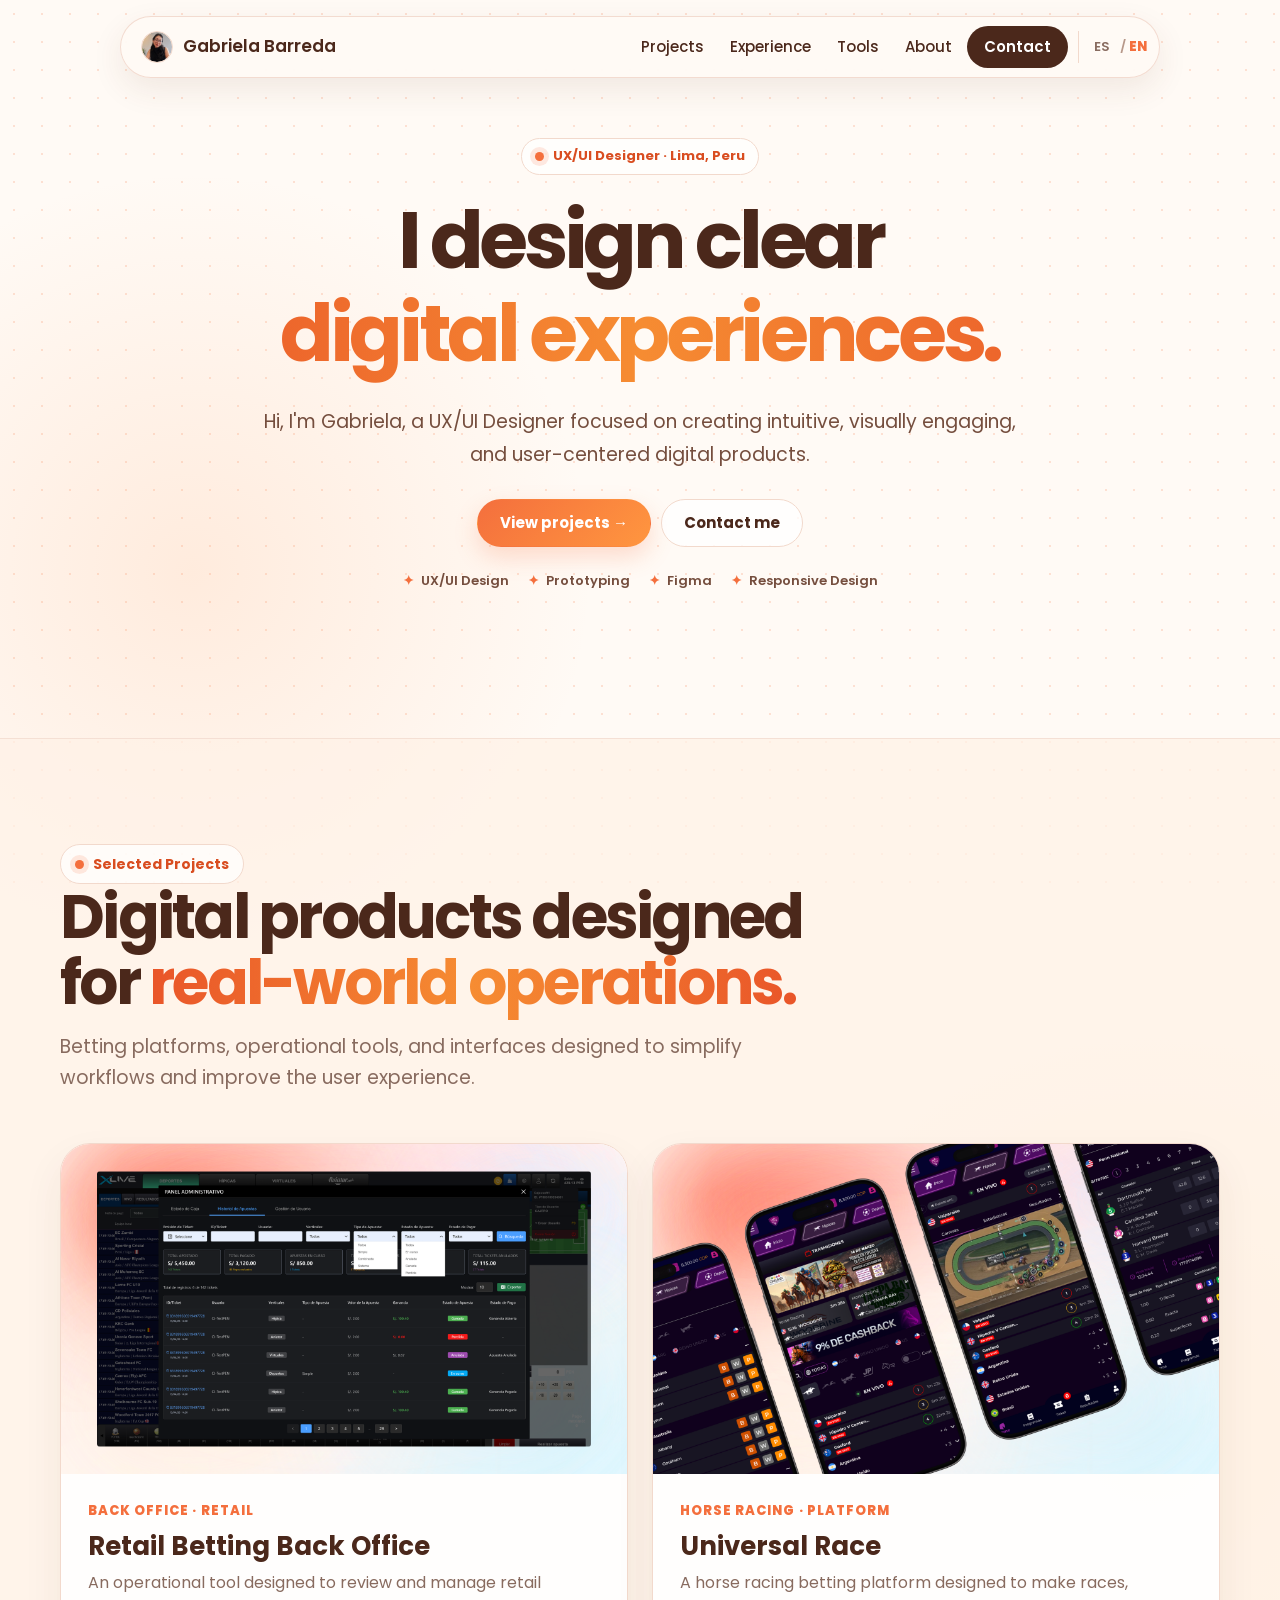
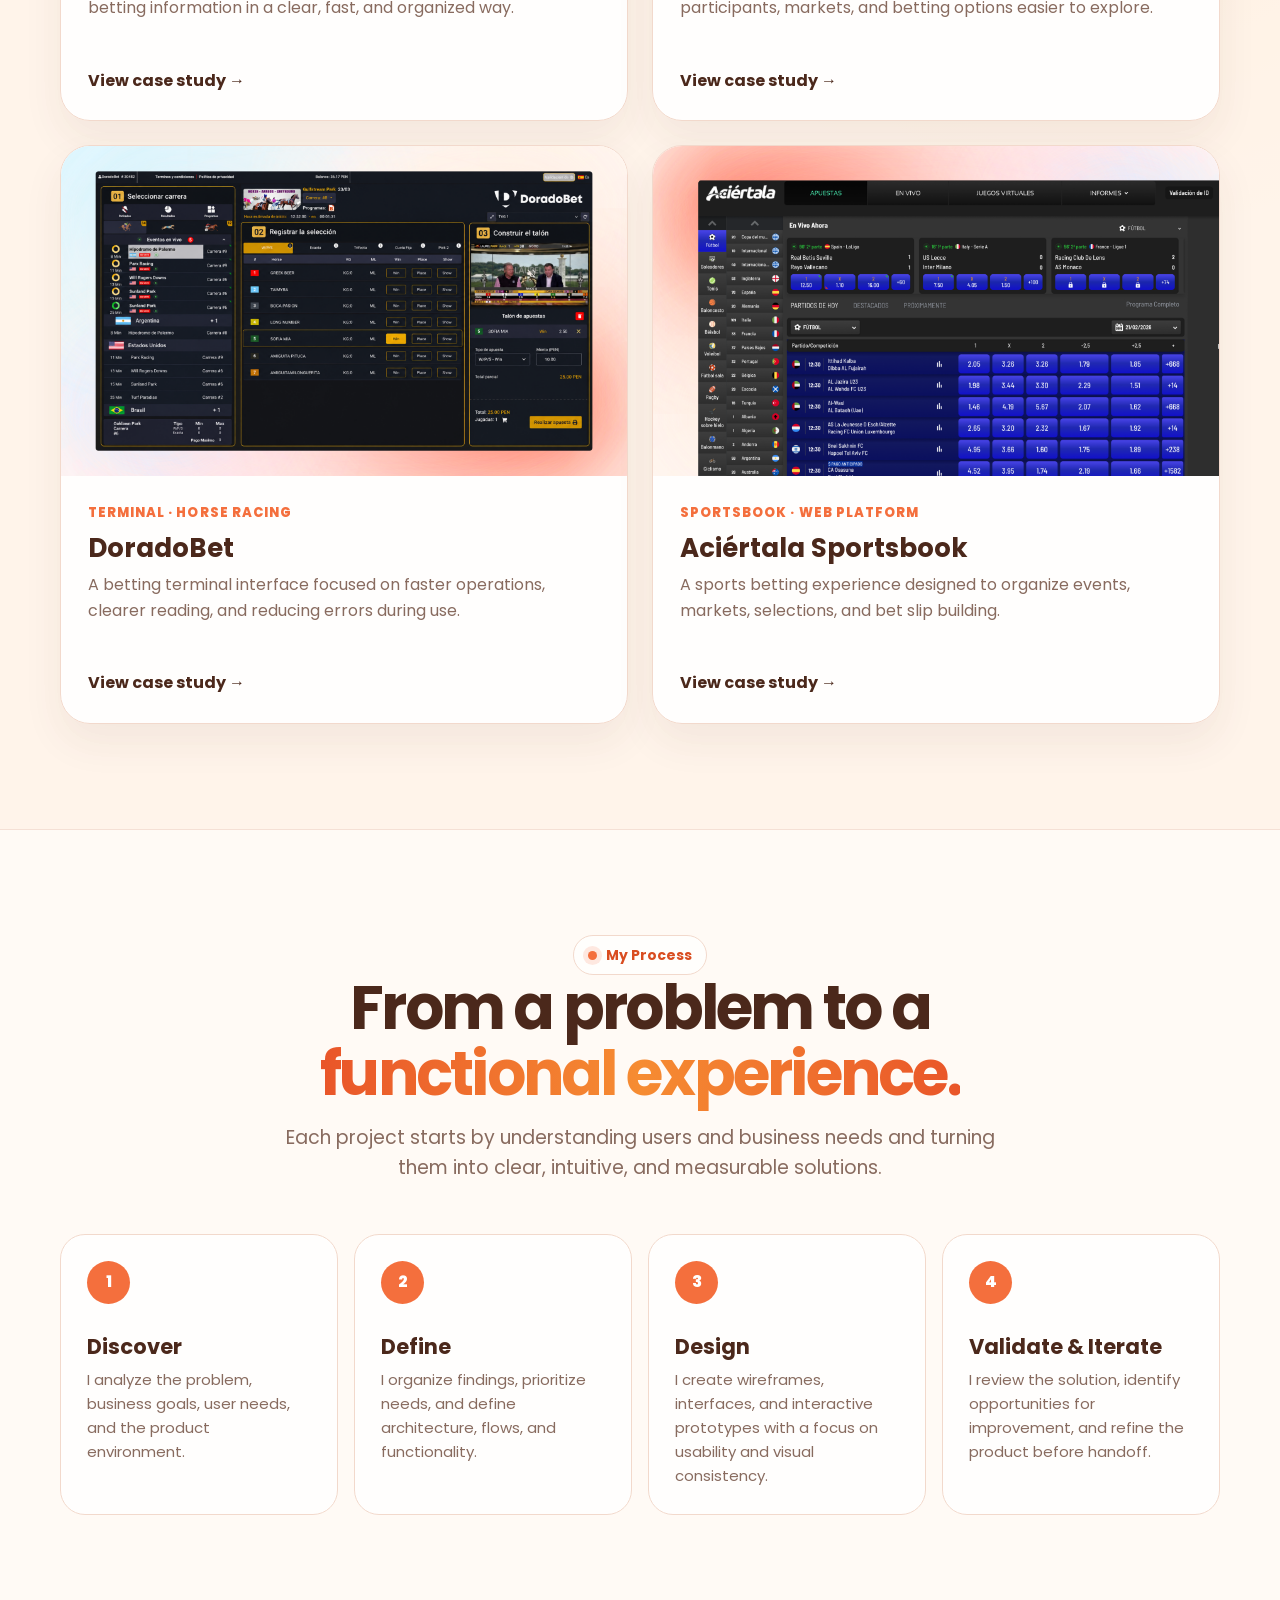
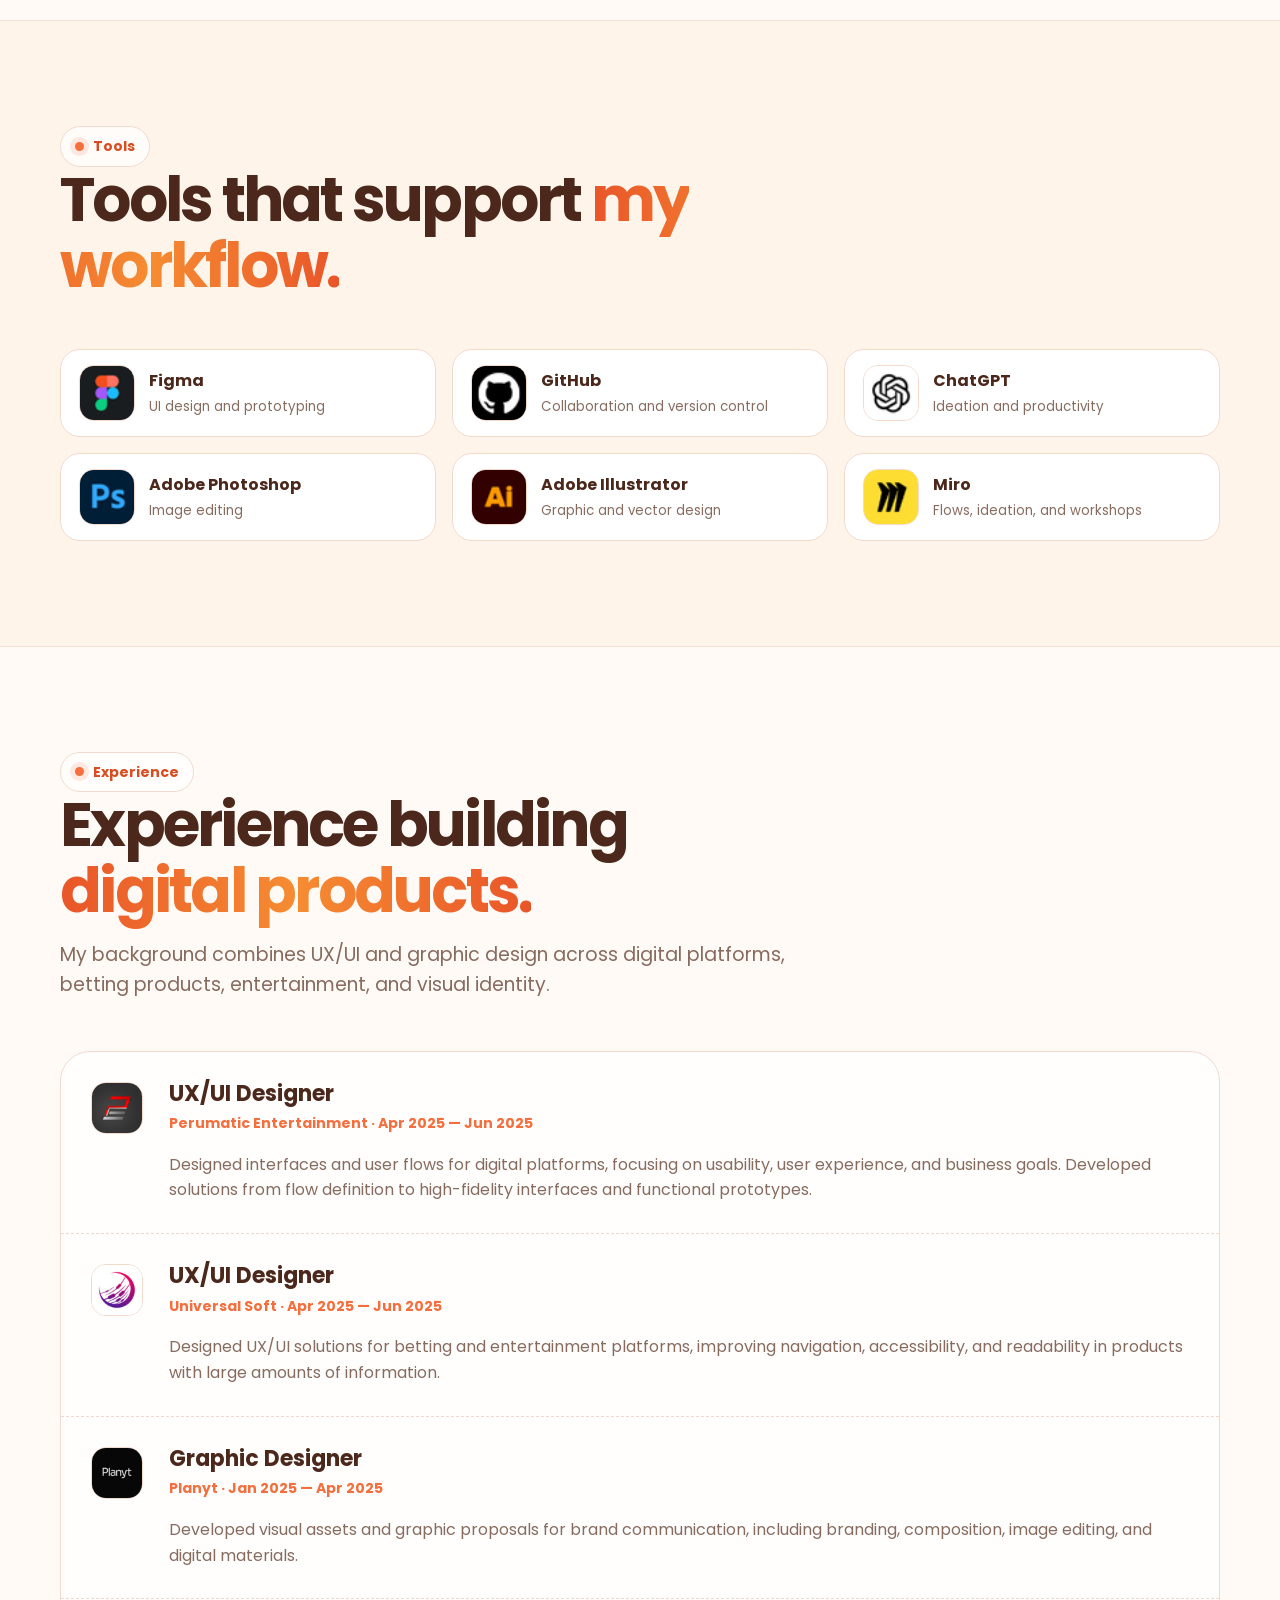
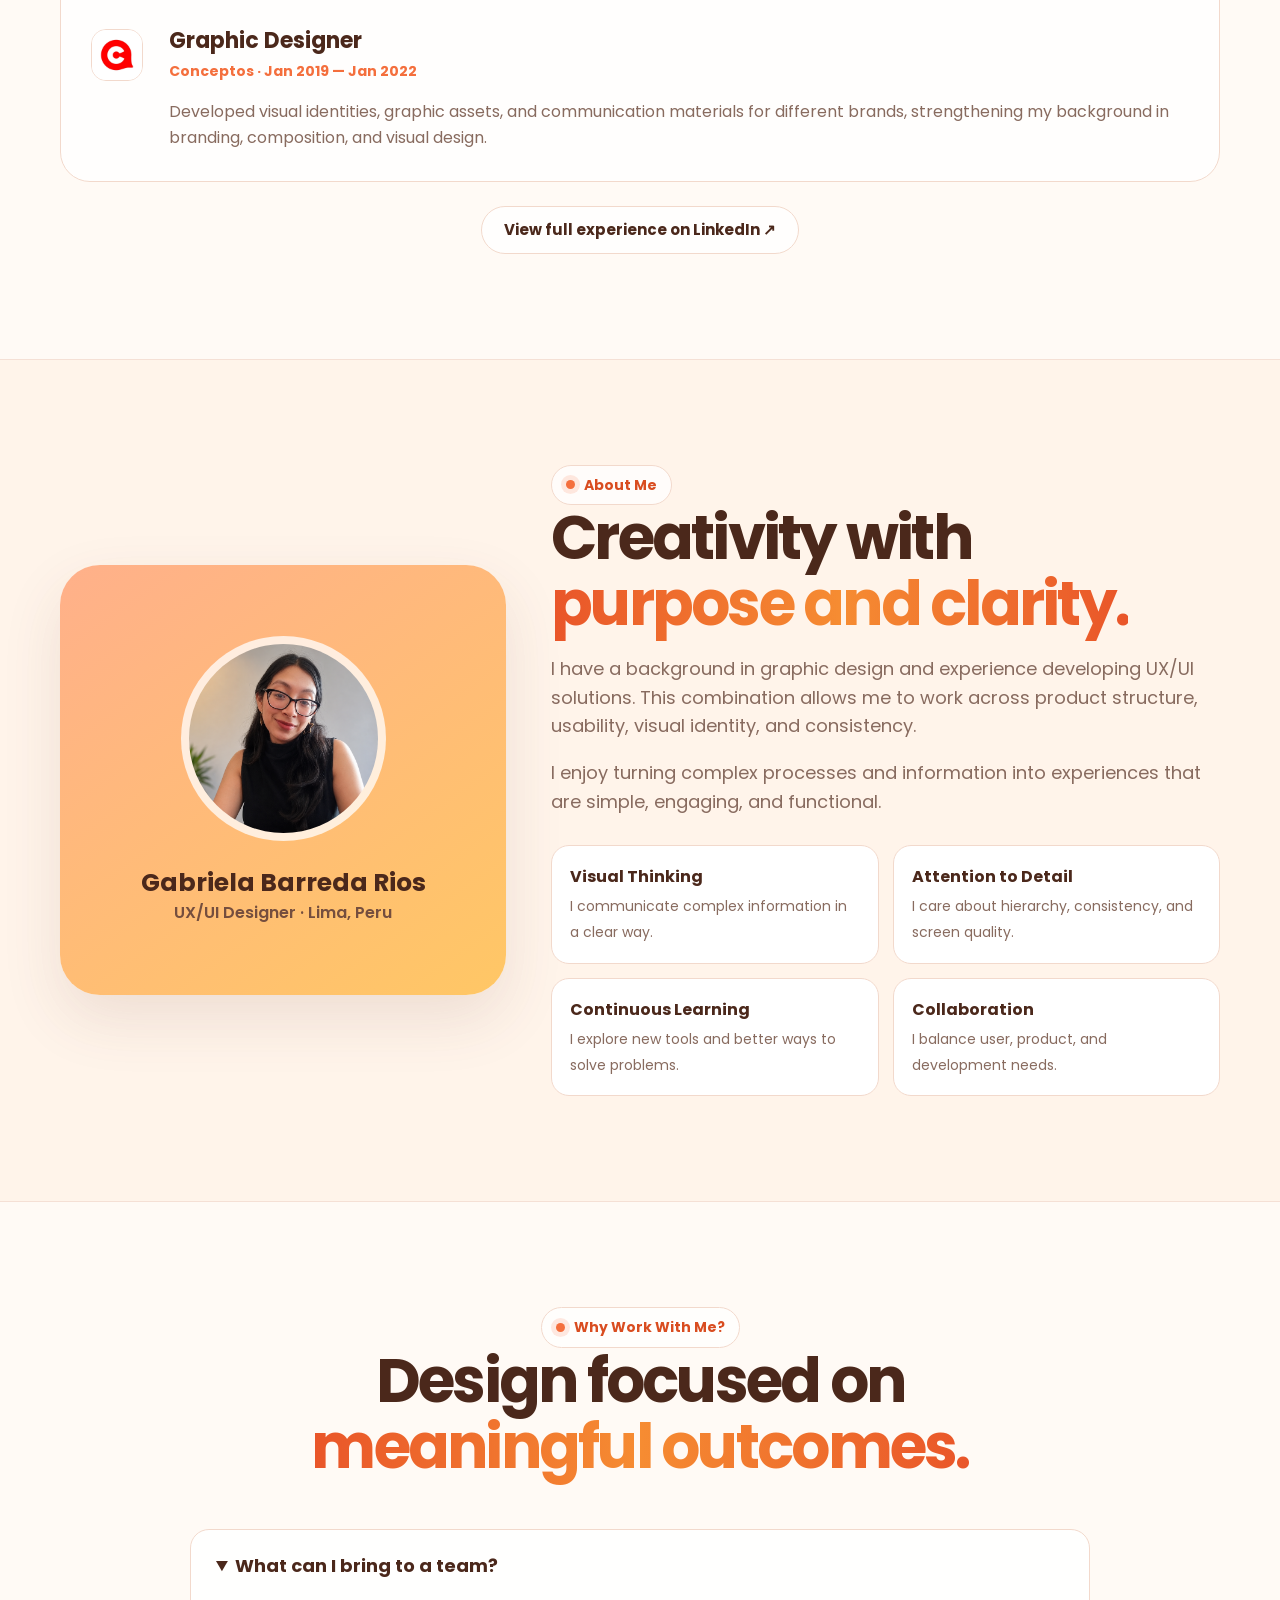
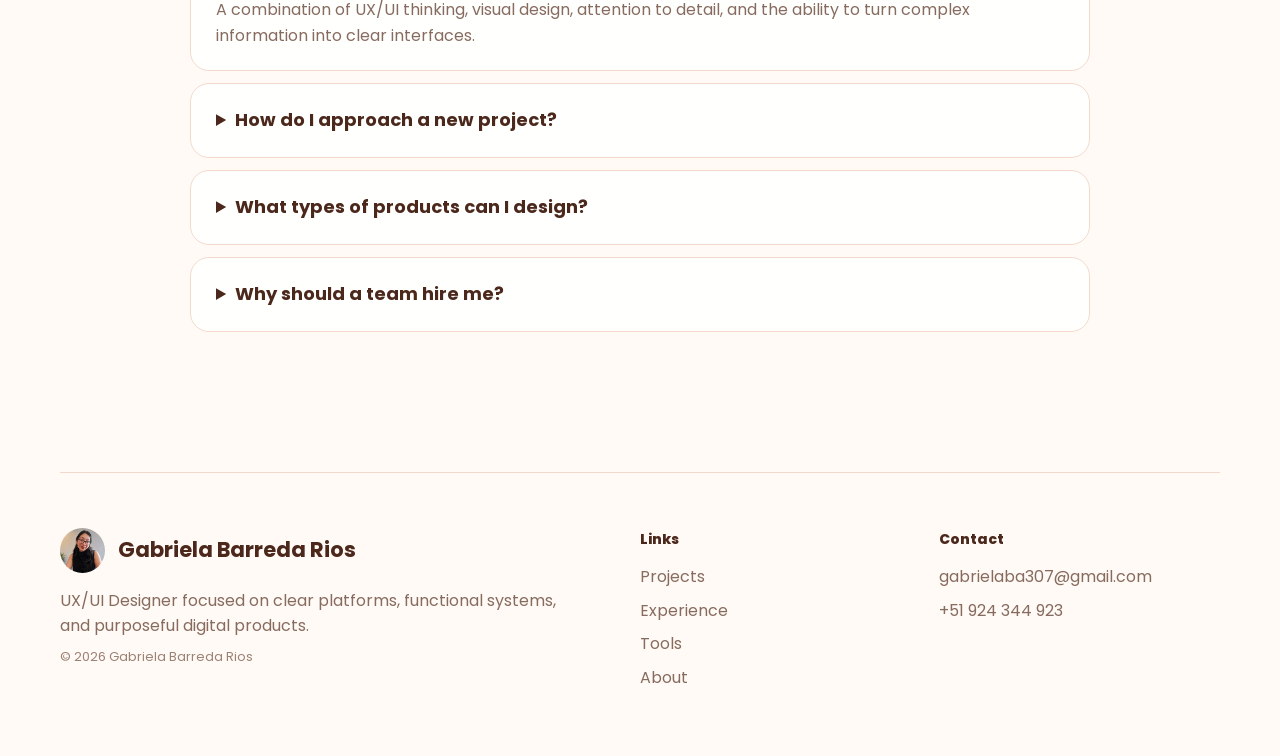
==== en/index.html @ 40538543 "Agregar versión en inglés del portafolio" ====
<!DOCTYPE html>
<html lang="en">

<head>
  <meta charset="UTF-8">
  <meta name="viewport" content="width=device-width, initial-scale=1.0">

  <title>Gabriela Barreda | UX/UI Designer</title>

  <meta
    name="description"
    content="UX/UI design portfolio by Gabriela Barreda, focused on digital products, operational tools, betting platforms, and complex interfaces."
  >

  <link rel="icon" type="image/png" href="../images/favicon.png">
  <link rel="apple-touch-icon" href="../images/favicon.png">

  <link rel="preconnect" href="https://fonts.googleapis.com">
  <link rel="preconnect" href="https://fonts.gstatic.com" crossorigin>

  <link
    href="https://fonts.googleapis.com/css2?family=Poppins:wght@400;500;600;700;800&display=swap"
    rel="stylesheet"
  >

  <style>

    :root {
      --cream: #fffaf5;
      --cream-2: #fff2e7;
      --white: #ffffff;

      --orange: #f46f3d;
      --orange-2: #ff963f;

      --brown: #4b281b;
      --brown-2: #754e3e;

      --muted: #886b5f;
      --border: #f2d9cc;

      --shadow: 0 24px 60px rgba(112, 55, 30, 0.12);

      --radius: 30px;
    }

    * {
      box-sizing: border-box;
    }

    html {
      scroll-behavior: smooth;
    }

    body {
      margin: 0;
      color: var(--brown);

      background:
        radial-gradient(
          circle at 15% 8%,
          rgba(255, 176, 125, 0.2),
          transparent 25rem
        ),
        radial-gradient(
          circle at 90% 20%,
          rgba(255, 206, 105, 0.18),
          transparent 28rem
        ),
        var(--cream);

      font-family: "Poppins", Arial, sans-serif;
      line-height: 1.6;
    }

    body::before {
      content: "";
      position: fixed;
      inset: 0;
      z-index: -1;
      opacity: 0.3;
      pointer-events: none;

      background-image:
        radial-gradient(
          #f6a27f 1px,
          transparent 1px
        );

      background-size: 28px 28px;
    }

    img {
      display: block;
      max-width: 100%;
    }

    a {
      color: inherit;
      text-decoration: none;
    }

    button,
    a {
      -webkit-tap-highlight-color: transparent;
    }

    .container {
      width: min(1160px, calc(100% - 40px));
      margin-inline: auto;
    }

    .section {
      padding: 105px 0;
      scroll-margin-top: 110px;
    }

    .section-soft {
      background: rgba(255, 242, 231, 0.72);
      border-block: 1px solid rgba(242, 217, 204, 0.75);
    }

    .eyebrow {
      display: inline-flex;
      align-items: center;
      gap: 9px;
      padding: 8px 14px;
      color: #d94d20;
      background: rgba(255, 255, 255, 0.72);
      border: 1px solid var(--border);
      border-radius: 999px;
      font-size: 14px;
      font-weight: 700;
    }

    .eyebrow::before {
      content: "";
      width: 9px;
      height: 9px;
      background: var(--orange);
      border-radius: 50%;
      box-shadow: 0 0 0 5px rgba(244, 111, 61, 0.15);
    }

    h1,
    h2,
    h3 {
      margin-top: 0;
      font-family: "Poppins", sans-serif;
      line-height: 1.08;
    }

    h2 {
      margin-bottom: 16px;
      font-size: clamp(36px, 5vw, 61px);
      letter-spacing: -0.045em;
    }

    .section-heading {
      max-width: 760px;
      margin-bottom: 50px;
    }

    .section-heading.center {
      margin-inline: auto;
      text-align: center;
    }

    .section-heading p {
      margin: 0;
      color: var(--muted);
      font-size: 19px;
    }

    .gradient-text {
      color: transparent;

      background:
        linear-gradient(
          90deg,
          #e95529,
          #f68c32,
          #e95529
        );

      background-clip: text;
      -webkit-background-clip: text;
      -webkit-text-fill-color: transparent;
    }

    .nav {
      position: sticky;
      top: 16px;
      z-index: 100;

      width: min(1040px, calc(100% - 28px));

      margin: 16px auto 0;
      padding: 9px 12px 9px 20px;

      display: flex;
      align-items: center;
      justify-content: space-between;
      gap: 18px;

      background: rgba(255, 250, 245, 0.88);
      border: 1px solid rgba(242, 217, 204, 0.9);
      border-radius: 999px;
      box-shadow: 0 12px 32px rgba(95, 50, 30, 0.09);
      backdrop-filter: blur(18px);
    }

    .brand {
      display: flex;
      align-items: center;
      gap: 10px;
      font-size: 17px;
      font-weight: 600;
      white-space: nowrap;
    }

    .brand-photo {
      width: 32px;
      height: 32px;
      flex: 0 0 32px;
      overflow: hidden;
      background: var(--cream-2);
      border: 1px solid var(--border);
      border-radius: 50%;
    }

    .brand-photo img {
      width: 100%;
      height: 100%;
      object-fit: cover;
      object-position: center;
      border-radius: 50%;
    }

    .nav-right {
      display: flex;
      align-items: center;
      gap: 10px;
    }

    .nav-links {
      display: flex;
      align-items: center;
      gap: 4px;
    }

    .nav-links a {
      padding: 8px 11px;
      border-radius: 999px;
      font-size: 15px;
      font-weight: 500;
      transition: 0.2s ease;
    }

    .nav-links a:hover {
      color: var(--orange);
      background: var(--cream-2);
    }

    .nav-contact {
      padding: 9px 17px !important;
      color: white !important;
      background: var(--brown) !important;
      font-weight: 600 !important;
    }

    .language-switcher {
      display: flex;
      align-items: center;
      gap: 3px;
      padding-left: 8px;
      border-left: 1px solid var(--border);
      white-space: nowrap;
      font-size: 13px;
      font-weight: 600;
    }

    .language-switcher span {
      color: #b79889;
    }

    .language-switcher .active-language {
      color: var(--orange);
      font-weight: 800;
    }

    .language-switcher a {
      padding: 6px 7px;
      border-radius: 999px;
      color: var(--muted);
      transition: 0.2s ease;
    }

    .language-switcher a:hover {
      color: var(--orange);
      background: var(--cream-2);
    }

    .hero {
      min-height: 660px;
      padding: 75px 20px 75px;
      display: grid;
      place-items: center;
      text-align: center;
    }

    .hero-content {
      width: 100%;
      max-width: 1050px;
      transform: translateY(-43px);
    }

    .hero .eyebrow {
      padding: 7px 13px;
      font-size: 13px;
    }

    .hero h1 {
      width: 100%;
      max-width: 1100px;
      margin: 22px auto 14px;
      font-size: clamp(52px, 6.2vw, 90px);
      font-weight: 700;
      line-height: 1.12;
      letter-spacing: -0.055em;
      overflow: visible;
    }

    .hero-title-line {
      display: block;
      white-space: nowrap;
      overflow: visible;
    }

    .hero-title-line.gradient-text {
      padding: 0.04em 0 0.16em;
      line-height: 1.14;
    }

    .hero-description {
      max-width: 760px;
      margin: 0 auto;
      color: var(--brown-2);
      font-size: clamp(16px, 1.55vw, 19px);
      line-height: 1.7;
    }

    .hero-actions {
      margin-top: 28px;
      display: flex;
      justify-content: center;
      flex-wrap: wrap;
      gap: 10px;
    }

    .btn {
      display: inline-flex;
      min-height: 48px;
      padding: 0 22px;
      align-items: center;
      justify-content: center;
      gap: 8px;
      border: 1px solid transparent;
      border-radius: 999px;
      font-size: 15px;
      font-weight: 700;
      transition: transform 0.2s ease, box-shadow 0.2s ease;
    }

    .btn:hover {
      transform: translateY(-2px);
    }

    .btn-primary {
      color: white;
      background: linear-gradient(135deg, var(--orange), var(--orange-2));
      box-shadow: 0 10px 23px rgba(244, 111, 61, 0.22);
    }

    .btn-secondary {
      background: rgba(255, 255, 255, 0.78);
      border-color: var(--border);
    }

    .hero-tags {
      margin-top: 24px;
      display: flex;
      justify-content: center;
      flex-wrap: wrap;
      gap: 12px 19px;
      color: var(--brown-2);
      font-size: 13px;
      font-weight: 600;
    }

    .hero-tags span::before {
      content: "✦";
      margin-right: 7px;
      color: var(--orange);
    }

    .projects-grid {
      display: grid;
      grid-template-columns: repeat(2, 1fr);
      gap: 24px;
    }

    .project-card {
      position: relative;
      overflow: hidden;
      background: rgba(255, 255, 255, 0.9);
      border: 1px solid var(--border);
      border-radius: var(--radius);
      box-shadow: 0 18px 40px rgba(91, 48, 29, 0.07);
      cursor: pointer;
      transition: transform 0.25s ease, box-shadow 0.25s ease;
    }

    .project-card:hover {
      transform: translateY(-7px);
      box-shadow: var(--shadow);
    }

    .project-card:focus-visible {
      outline: 3px solid rgba(244, 111, 61, 0.4);
      outline-offset: 4px;
    }

    .project-visual {
      height: 330px;
      overflow: hidden;
      background: #f5eee9;
    }

    .project-cover {
      width: 100%;
      height: 100%;
      object-fit: cover;
      object-position: center;
      transition: transform 0.4s ease;
    }

    .project-card:hover .project-cover {
      transform: scale(1.035);
    }

    .project-info {
      padding: 27px;
    }

    .project-meta {
      margin-bottom: 10px;
      color: var(--orange);
      font-size: 13px;
      font-weight: 800;
      letter-spacing: 0.08em;
      text-transform: uppercase;
    }

    .project-info h3 {
      margin-bottom: 10px;
      font-size: 26px;
    }

    .project-info p {
      min-height: 76px;
      margin: 0 0 22px;
      color: var(--muted);
    }

    .case-study-link {
      display: inline-flex;
      align-items: center;
      gap: 8px;
      color: var(--brown);
      font-weight: 700;
    }

    .project-card:hover .case-study-link {
      color: var(--orange);
    }

    .process-grid {
      display: grid;
      grid-template-columns: repeat(4, 1fr);
      gap: 16px;
    }

    .process-card {
      min-height: 250px;
      padding: 26px;
      background: rgba(255, 255, 255, 0.78);
      border: 1px solid var(--border);
      border-radius: 25px;
    }

    .process-number {
      display: grid;
      width: 43px;
      height: 43px;
      margin-bottom: 32px;
      place-items: center;
      color: white;
      background: var(--orange);
      border-radius: 50%;
      font-weight: 800;
    }

    .process-card h3 {
      margin-bottom: 10px;
      font-size: 21px;
    }

    .process-card p {
      margin: 0;
      color: var(--muted);
      font-size: 15px;
    }

    .tools-grid {
      display: grid;
      grid-template-columns: repeat(3, 1fr);
      gap: 16px;
    }

    .tool {
      padding: 15px 18px;
      display: flex;
      align-items: center;
      gap: 14px;
      background: #fff;
      border: 1px solid var(--border);
      border-radius: 20px;
    }

    .tool-logo-box {
      width: 56px;
      height: 56px;
      flex: 0 0 56px;
      overflow: hidden;
      border: 1px solid var(--border);
      border-radius: 15px;
    }

    .tool-logo {
      width: 100%;
      height: 100%;
      object-fit: cover;
    }

    .tool strong {
      display: block;
      margin-bottom: 2px;
    }

    .tool small {
      display: block;
      color: var(--muted);
    }

    .experience-list {
      overflow: hidden;
      background: rgba(255, 255, 255, 0.76);
      border: 1px solid var(--border);
      border-radius: var(--radius);
    }

    .experience-item {
      padding: 30px;
      display: grid;
      grid-template-columns: 58px 1fr;
      gap: 20px;
      border-bottom: 1px dashed var(--border);
    }

    .experience-item:last-child {
      border-bottom: 0;
    }

    .experience-logo {
      width: 52px;
      height: 52px;
      object-fit: cover;
      background: #fff;
      border: 1px solid var(--border);
      border-radius: 15px;
    }

    .experience-item h3 {
      margin-bottom: 5px;
      font-size: 22px;
    }

    .experience-meta {
      color: var(--orange);
      font-size: 14px;
      font-weight: 700;
    }

    .experience-item p {
      margin-bottom: 0;
      color: var(--muted);
    }

    .linkedin-cta {
      margin-top: 24px;
      text-align: center;
    }

    .about-grid {
      display: grid;
      grid-template-columns: 0.8fr 1.2fr;
      gap: 45px;
      align-items: center;
    }

    .profile-card {
      min-height: 430px;
      padding: 45px;
      display: grid;
      place-items: center;
      text-align: center;
      background: linear-gradient(145deg, #ffb08a, #ffc765);
      border-radius: 40px;
      box-shadow: var(--shadow);
    }

    .profile-card-content {
      display: flex;
      flex-direction: column;
      align-items: center;
    }

    .profile-photo-wrapper {
      width: 205px;
      height: 205px;
      padding: 8px;
      background: rgba(255, 255, 255, 0.75);
      border-radius: 50%;
    }

    .profile-photo {
      width: 100%;
      height: 100%;
      object-fit: cover;
      border-radius: 50%;
    }

    .profile-card h3 {
      margin: 28px 0 4px;
      font-size: 25px;
    }

    .profile-card p {
      margin: 0;
      color: var(--brown-2);
      font-weight: 600;
    }

    .about-copy > p {
      color: var(--muted);
      font-size: 18px;
    }

    .strengths {
      margin-top: 28px;
      display: grid;
      grid-template-columns: repeat(2, 1fr);
      gap: 14px;
    }

    .strength {
      padding: 18px;
      background: #fff;
      border: 1px solid var(--border);
      border-radius: 18px;
    }

    .strength strong {
      display: block;
      margin-bottom: 4px;
    }

    .strength span {
      color: var(--muted);
      font-size: 14px;
    }

    .faq-list {
      max-width: 900px;
      margin-inline: auto;
      display: grid;
      gap: 12px;
    }

    details {
      padding: 22px 25px;
      background: rgba(255, 255, 255, 0.86);
      border: 1px solid var(--border);
      border-radius: 19px;
    }

    summary {
      cursor: pointer;
      font-size: 18px;
      font-weight: 700;
    }

    details p {
      margin-bottom: 0;
      color: var(--muted);
    }

    footer {
      padding: 35px 0 65px;
    }

    .footer {
      padding-top: 55px;
      display: grid;
      grid-template-columns: 1.45fr 0.65fr 0.8fr;
      gap: 70px;
      border-top: 1px solid var(--border);
    }

    .footer-profile {
      display: flex;
      align-items: center;
      gap: 13px;
    }

    .footer-avatar {
      width: 45px;
      height: 45px;
      object-fit: cover;
      border-radius: 50%;
    }

    .footer h3 {
      margin: 0;
      font-size: 21px;
    }

    .footer-description {
      max-width: 500px;
      margin: 15px 0 4px;
      color: var(--muted);
    }

    .copyright {
      color: #9c8175;
      font-size: 13px;
    }

    .footer-title {
      margin-bottom: 14px;
      font-size: 14px;
      font-weight: 800;
    }

    .footer-links {
      display: grid;
      gap: 8px;
      color: var(--muted);
    }

    .footer-links a:hover {
      color: var(--orange);
    }

    @media (max-width: 900px) {

      .nav {
        border-radius: 26px;
      }

      .nav-links a:not(.nav-contact) {
        display: none;
      }

      .projects-grid,
      .about-grid {
        grid-template-columns: 1fr;
      }

      .process-grid,
      .tools-grid {
        grid-template-columns: repeat(2, 1fr);
      }

      .footer {
        grid-template-columns: 1fr 1fr;
      }

      .footer > div:first-child {
        grid-column: 1 / -1;
      }
    }

    @media (max-width: 620px) {

      .container {
        width: min(calc(100% - 26px), 1160px);
      }

      .section {
        padding: 75px 0;
      }

      .nav {
        top: 8px;
        margin-top: 8px;
        padding: 8px 10px 8px 12px;
      }

      .brand span:last-child {
        font-size: 14px;
      }

      .brand-photo {
        width: 30px;
        height: 30px;
        flex: 0 0 30px;
      }

      .nav-contact {
        padding-inline: 14px !important;
      }

      .language-switcher {
        padding-left: 5px;
        font-size: 12px;
      }

      .hero {
        min-height: 620px;
        padding: 65px 15px 60px;
      }

      .hero-content {
        transform: translateY(-38px);
      }

      .hero h1 {
        font-size: clamp(40px, 12vw, 64px);
      }

      .hero-title-line {
        white-space: normal;
      }

      .projects-grid,
      .process-grid,
      .tools-grid,
      .strengths,
      .footer {
        grid-template-columns: 1fr;
      }

      .project-visual {
        height: 260px;
      }

      .experience-item {
        grid-template-columns: 1fr;
      }

      .profile-card {
        min-height: 370px;
        padding: 30px;
      }

      .profile-photo-wrapper {
        width: 170px;
        height: 170px;
      }

      .footer > div:first-child {
        grid-column: auto;
      }

      .footer {
        gap: 35px;
      }
    }

  </style>
</head>


<body>

  <nav class="nav" aria-label="Main navigation">

    <a class="brand" href="#home">

      <span class="brand-photo">
        <img
          src="../images/foto-navbar.png"
          alt="Gabriela Barreda"
        >
      </span>

      <span>
        Gabriela Barreda
      </span>

    </a>


    <div class="nav-right">

      <div class="nav-links">

        <a href="#projects">Projects</a>
        <a href="#experience">Experience</a>
        <a href="#tools">Tools</a>
        <a href="#about">About</a>

        <a
          class="nav-contact"
          href="#contact"
        >
          Contact
        </a>

      </div>


      <div
        class="language-switcher"
        aria-label="Select language"
      >

        <a
          href="../index.html"
          lang="es"
          aria-label="Ver portafolio en español"
        >
          ES
        </a>

        <span>/</span>

        <span class="active-language">
          EN
        </span>

      </div>

    </div>

  </nav>


  <main>

    <header class="hero" id="home">

      <div class="hero-content">

        <span class="eyebrow">
          UX/UI Designer · Lima, Peru
        </span>

        <h1>

          <span class="hero-title-line">
            I design clear
          </span>

          <span class="hero-title-line gradient-text">
            digital experiences.
          </span>

        </h1>

        <p class="hero-description">
          Hi, I'm Gabriela, a UX/UI Designer focused on creating
          intuitive, visually engaging, and user-centered digital products.
        </p>


        <div class="hero-actions">

          <a
            class="btn btn-primary"
            href="#projects"
          >
            View projects →
          </a>

          <a
            class="btn btn-secondary"
            href="https://mail.google.com/mail/?view=cm&fs=1&to=gabrielaba307@gmail.com&su=UX%2FUI%20Job%20Opportunity%20%E2%80%94%20Gabriela%20Barreda"
            target="_blank"
            rel="noopener noreferrer"
          >
            Contact me
          </a>

        </div>


        <div class="hero-tags">

          <span>UX/UI Design</span>
          <span>Prototyping</span>
          <span>Figma</span>
          <span>Responsive Design</span>

        </div>

      </div>

    </header>


    <section
      class="section section-soft"
      id="projects"
    >

      <div class="container">

        <div class="section-heading">

          <span class="eyebrow">
            Selected Projects
          </span>

          <h2>

            Digital products designed for

            <span class="gradient-text">
              real-world operations.
            </span>

          </h2>

          <p>
            Betting platforms, operational tools, and interfaces
            designed to simplify workflows and improve the user experience.
          </p>

        </div>


        <div class="projects-grid">

          <article
            class="project-card"
            tabindex="0"
            role="link"
            onclick="openProject(event, 'retail-case-study.html')"
            onkeydown="openProjectKeyboard(event, 'retail-case-study.html')"
          >

            <div class="project-visual">
              <img
                class="project-cover"
                src="../images/Back Office_Apuestas Retail.png"
                alt="Retail Betting Back Office"
              >
            </div>

            <div class="project-info">

              <div class="project-meta">
                Back Office · Retail
              </div>

              <h3>
                Retail Betting Back Office
              </h3>

              <p>
                An operational tool designed to review and manage
                retail betting information in a clear, fast, and organized way.
              </p>

              <span class="case-study-link">
                View case study →
              </span>

            </div>

          </article>


          <article
            class="project-card"
            tabindex="0"
            role="link"
            onclick="openProject(event, 'universal-race-case-study.html')"
            onkeydown="openProjectKeyboard(event, 'universal-race-case-study.html')"
          >

            <div class="project-visual">
              <img
                class="project-cover"
                src="../images/Plataforma Hípica_Universal Race.png"
                alt="Universal Race"
              >
            </div>

            <div class="project-info">

              <div class="project-meta">
                Horse Racing · Platform
              </div>

              <h3>
                Universal Race
              </h3>

              <p>
                A horse racing betting platform designed to make races,
                participants, markets, and betting options easier to explore.
              </p>

              <span class="case-study-link">
                View case study →
              </span>

            </div>

          </article>


          <article
            class="project-card"
            tabindex="0"
            role="link"
            onclick="openProject(event, 'doradobet-case-study.html')"
            onkeydown="openProjectKeyboard(event, 'doradobet-case-study.html')"
          >

            <div class="project-visual">
              <img
                class="project-cover"
                src="../images/Plataforma Hipica_DoradoBet.png"
                alt="DoradoBet"
              >
            </div>

            <div class="project-info">

              <div class="project-meta">
                Terminal · Horse Racing
              </div>

              <h3>
                DoradoBet
              </h3>

              <p>
                A betting terminal interface focused on faster operations,
                clearer reading, and reducing errors during use.
              </p>

              <span class="case-study-link">
                View case study →
              </span>

            </div>

          </article>


          <article
            class="project-card"
            tabindex="0"
            role="link"
            onclick="openProject(event, 'aciertala-case-study.html')"
            onkeydown="openProjectKeyboard(event, 'aciertala-case-study.html')"
          >

            <div class="project-visual">
              <img
                class="project-cover"
                src="../images/Plataforma Sportsbook_Aciértala.png"
                alt="Aciértala Sportsbook"
              >
            </div>

            <div class="project-info">

              <div class="project-meta">
                Sportsbook · Web Platform
              </div>

              <h3>
                Aciértala Sportsbook
              </h3>

              <p>
                A sports betting experience designed to organize
                events, markets, selections, and bet slip building.
              </p>

              <span class="case-study-link">
                View case study →
              </span>

            </div>

          </article>

        </div>

      </div>

    </section>


    <section class="section">

      <div class="container">

        <div class="section-heading center">

          <span class="eyebrow">
            My Process
          </span>

          <h2>

            From a problem to a

            <span class="gradient-text">
              functional experience.
            </span>

          </h2>

          <p>
            Each project starts by understanding users and business needs
            and turning them into clear, intuitive, and measurable solutions.
          </p>

        </div>


        <div class="process-grid">

          <article class="process-card">

            <span class="process-number">
              1
            </span>

            <h3>
              Discover
            </h3>

            <p>
              I analyze the problem, business goals, user needs,
              and the product environment.
            </p>

          </article>


          <article class="process-card">

            <span class="process-number">
              2
            </span>

            <h3>
              Define
            </h3>

            <p>
              I organize findings, prioritize needs, and define
              architecture, flows, and functionality.
            </p>

          </article>


          <article class="process-card">

            <span class="process-number">
              3
            </span>

            <h3>
              Design
            </h3>

            <p>
              I create wireframes, interfaces, and interactive prototypes
              with a focus on usability and visual consistency.
            </p>

          </article>


          <article class="process-card">

            <span class="process-number">
              4
            </span>

            <h3>
              Validate & Iterate
            </h3>

            <p>
              I review the solution, identify opportunities for improvement,
              and refine the product before handoff.
            </p>

          </article>

        </div>

      </div>

    </section>


    <section
      class="section section-soft"
      id="tools"
    >

      <div class="container">

        <div class="section-heading">

          <span class="eyebrow">
            Tools
          </span>

          <h2>

            Tools that support

            <span class="gradient-text">
              my workflow.
            </span>

          </h2>

        </div>


        <div class="tools-grid">

          <article class="tool">
            <div class="tool-logo-box">
              <img class="tool-logo" src="../images/logo-figma.png" alt="Figma">
            </div>
            <div>
              <strong>Figma</strong>
              <small>UI design and prototyping</small>
            </div>
          </article>


          <article class="tool">
            <div class="tool-logo-box">
              <img class="tool-logo" src="../images/logo-github.png" alt="GitHub">
            </div>
            <div>
              <strong>GitHub</strong>
              <small>Collaboration and version control</small>
            </div>
          </article>


          <article class="tool">
            <div class="tool-logo-box">
              <img class="tool-logo" src="../images/logo-chatgpt.png" alt="ChatGPT">
            </div>
            <div>
              <strong>ChatGPT</strong>
              <small>Ideation and productivity</small>
            </div>
          </article>


          <article class="tool">
            <div class="tool-logo-box">
              <img class="tool-logo" src="../images/logo-photoshop.png" alt="Adobe Photoshop">
            </div>
            <div>
              <strong>Adobe Photoshop</strong>
              <small>Image editing</small>
            </div>
          </article>


          <article class="tool">
            <div class="tool-logo-box">
              <img class="tool-logo" src="../images/logo-illustrator.png" alt="Adobe Illustrator">
            </div>
            <div>
              <strong>Adobe Illustrator</strong>
              <small>Graphic and vector design</small>
            </div>
          </article>


          <article class="tool">
            <div class="tool-logo-box">
              <img class="tool-logo" src="../images/logo-miro.png" alt="Miro">
            </div>
            <div>
              <strong>Miro</strong>
              <small>Flows, ideation, and workshops</small>
            </div>
          </article>

        </div>

      </div>

    </section>


    <section
      class="section"
      id="experience"
    >

      <div class="container">

        <div class="section-heading">

          <span class="eyebrow">
            Experience
          </span>

          <h2>

            Experience building

            <span class="gradient-text">
              digital products.
            </span>

          </h2>

          <p>
            My background combines UX/UI and graphic design across
            digital platforms, betting products, entertainment,
            and visual identity.
          </p>

        </div>


        <div class="experience-list">

          <article class="experience-item">

            <img
              class="experience-logo"
              src="../images/logo-perumatic.png"
              alt="Perumatic Entertainment"
            >

            <div>

              <h3>
                UX/UI Designer
              </h3>

              <span class="experience-meta">
                Perumatic Entertainment · Apr 2025 — Jun 2025
              </span>

              <p>
                Designed interfaces and user flows for digital platforms,
                focusing on usability, user experience, and business goals.
                Developed solutions from flow definition to high-fidelity
                interfaces and functional prototypes.
              </p>

            </div>

          </article>


          <article class="experience-item">

            <img
              class="experience-logo"
              src="../images/logo-universal-soft.png"
              alt="Universal Soft"
            >

            <div>

              <h3>
                UX/UI Designer
              </h3>

              <span class="experience-meta">
                Universal Soft · Apr 2025 — Jun 2025
              </span>

              <p>
                Designed UX/UI solutions for betting and entertainment
                platforms, improving navigation, accessibility, and readability
                in products with large amounts of information.
              </p>

            </div>

          </article>


          <article class="experience-item">

            <img
              class="experience-logo"
              src="../images/logo-planyt.png"
              alt="Planyt"
            >

            <div>

              <h3>
                Graphic Designer
              </h3>

              <span class="experience-meta">
                Planyt · Jan 2025 — Apr 2025
              </span>

              <p>
                Developed visual assets and graphic proposals for brand
                communication, including branding, composition,
                image editing, and digital materials.
              </p>

            </div>

          </article>


          <article class="experience-item">

            <img
              class="experience-logo"
              src="../images/logo-conceptos.png"
              alt="Conceptos"
            >

            <div>

              <h3>
                Graphic Designer
              </h3>

              <span class="experience-meta">
                Conceptos · Jan 2019 — Jan 2022
              </span>

              <p>
                Developed visual identities, graphic assets,
                and communication materials for different brands,
                strengthening my background in branding,
                composition, and visual design.
              </p>

            </div>

          </article>

        </div>


        <div class="linkedin-cta">

          <a
            class="btn btn-secondary"
            href="https://www.linkedin.com/in/gabriela-barreda-22a834263"
            target="_blank"
            rel="noopener noreferrer"
          >
            View full experience on LinkedIn ↗
          </a>

        </div>

      </div>

    </section>


    <section
      class="section section-soft"
      id="about"
    >

      <div class="container about-grid">

        <div class="profile-card">

          <div class="profile-card-content">

            <div class="profile-photo-wrapper">

              <img
                class="profile-photo"
                src="../images/foto-gabriela.png"
                alt="Gabriela Barreda Rios"
              >

            </div>

            <h3>
              Gabriela Barreda Rios
            </h3>

            <p>
              UX/UI Designer · Lima, Peru
            </p>

          </div>

        </div>


        <div class="about-copy">

          <span class="eyebrow">
            About Me
          </span>

          <h2>

            Creativity with

            <span class="gradient-text">
              purpose and clarity.
            </span>

          </h2>

          <p>
            I have a background in graphic design and experience developing
            UX/UI solutions. This combination allows me to work across
            product structure, usability, visual identity, and consistency.
          </p>

          <p>
            I enjoy turning complex processes and information into
            experiences that are simple, engaging, and functional.
          </p>


          <div class="strengths">

            <div class="strength">
              <strong>Visual Thinking</strong>
              <span>
                I communicate complex information in a clear way.
              </span>
            </div>

            <div class="strength">
              <strong>Attention to Detail</strong>
              <span>
                I care about hierarchy, consistency, and screen quality.
              </span>
            </div>

            <div class="strength">
              <strong>Continuous Learning</strong>
              <span>
                I explore new tools and better ways to solve problems.
              </span>
            </div>

            <div class="strength">
              <strong>Collaboration</strong>
              <span>
                I balance user, product, and development needs.
              </span>
            </div>

          </div>

        </div>

      </div>

    </section>


    <section class="section">

      <div class="container">

        <div class="section-heading center">

          <span class="eyebrow">
            Why Work With Me?
          </span>

          <h2>

            Design focused on

            <span class="gradient-text">
              meaningful outcomes.
            </span>

          </h2>

        </div>


        <div class="faq-list">

          <details open>

            <summary>
              What can I bring to a team?
            </summary>

            <p>
              A combination of UX/UI thinking, visual design,
              attention to detail, and the ability to turn
              complex information into clear interfaces.
            </p>

          </details>


          <details>

            <summary>
              How do I approach a new project?
            </summary>

            <p>
              I first understand the problem and requirements.
              Then I organize information, define flows,
              design the interface, and refine the solution.
            </p>

          </details>


          <details>

            <summary>
              What types of products can I design?
            </summary>

            <p>
              Web platforms, internal tools, back offices,
              betting products, terminal interfaces,
              and responsive experiences.
            </p>

          </details>


          <details>

            <summary>
              Why should a team hire me?
            </summary>

            <p>
              Because I combine visual judgment, functional thinking,
              collaboration, and a strong willingness to keep improving
              solutions until they work well for users and the business.
            </p>

          </details>

        </div>

      </div>

    </section>

  </main>


  <footer id="contact">

    <div class="container footer">

      <div>

        <div class="footer-profile">

          <img
            class="footer-avatar"
            src="../images/foto-gabriela.png"
            alt="Gabriela Barreda"
          >

          <h3>
            Gabriela Barreda Rios
          </h3>

        </div>

        <p class="footer-description">
          UX/UI Designer focused on clear platforms,
          functional systems, and purposeful digital products.
        </p>

        <span class="copyright">
          © 2026 Gabriela Barreda Rios
        </span>

      </div>


      <div>

        <div class="footer-title">
          Links
        </div>

        <div class="footer-links">

          <a href="#projects">Projects</a>
          <a href="#experience">Experience</a>
          <a href="#tools">Tools</a>
          <a href="#about">About</a>

        </div>

      </div>


      <div>

        <div class="footer-title">
          Contact
        </div>

        <div class="footer-links">

          <a
            href="https://mail.google.com/mail/?view=cm&fs=1&to=gabrielaba307@gmail.com&su=UX%2FUI%20Job%20Opportunity%20%E2%80%94%20Gabriela%20Barreda"
            target="_blank"
            rel="noopener noreferrer"
          >
            gabrielaba307@gmail.com
          </a>

          <a
            href="https://wa.me/51924344923"
            target="_blank"
            rel="noopener noreferrer"
          >
            +51 924 344 923
          </a>

        </div>

      </div>

    </div>

  </footer>


  <script>

    function openProject(event, url) {

      if (event.target.closest("a")) {
        return;
      }

      window.open(
        url,
        "_blank",
        "noopener,noreferrer"
      );

    }


    function openProjectKeyboard(event, url) {

      if (
        event.key === "Enter" ||
        event.key === " "
      ) {

        event.preventDefault();

        window.open(
          url,
          "_blank",
          "noopener,noreferrer"
        );

      }

    }

  </script>

</body>
</html>
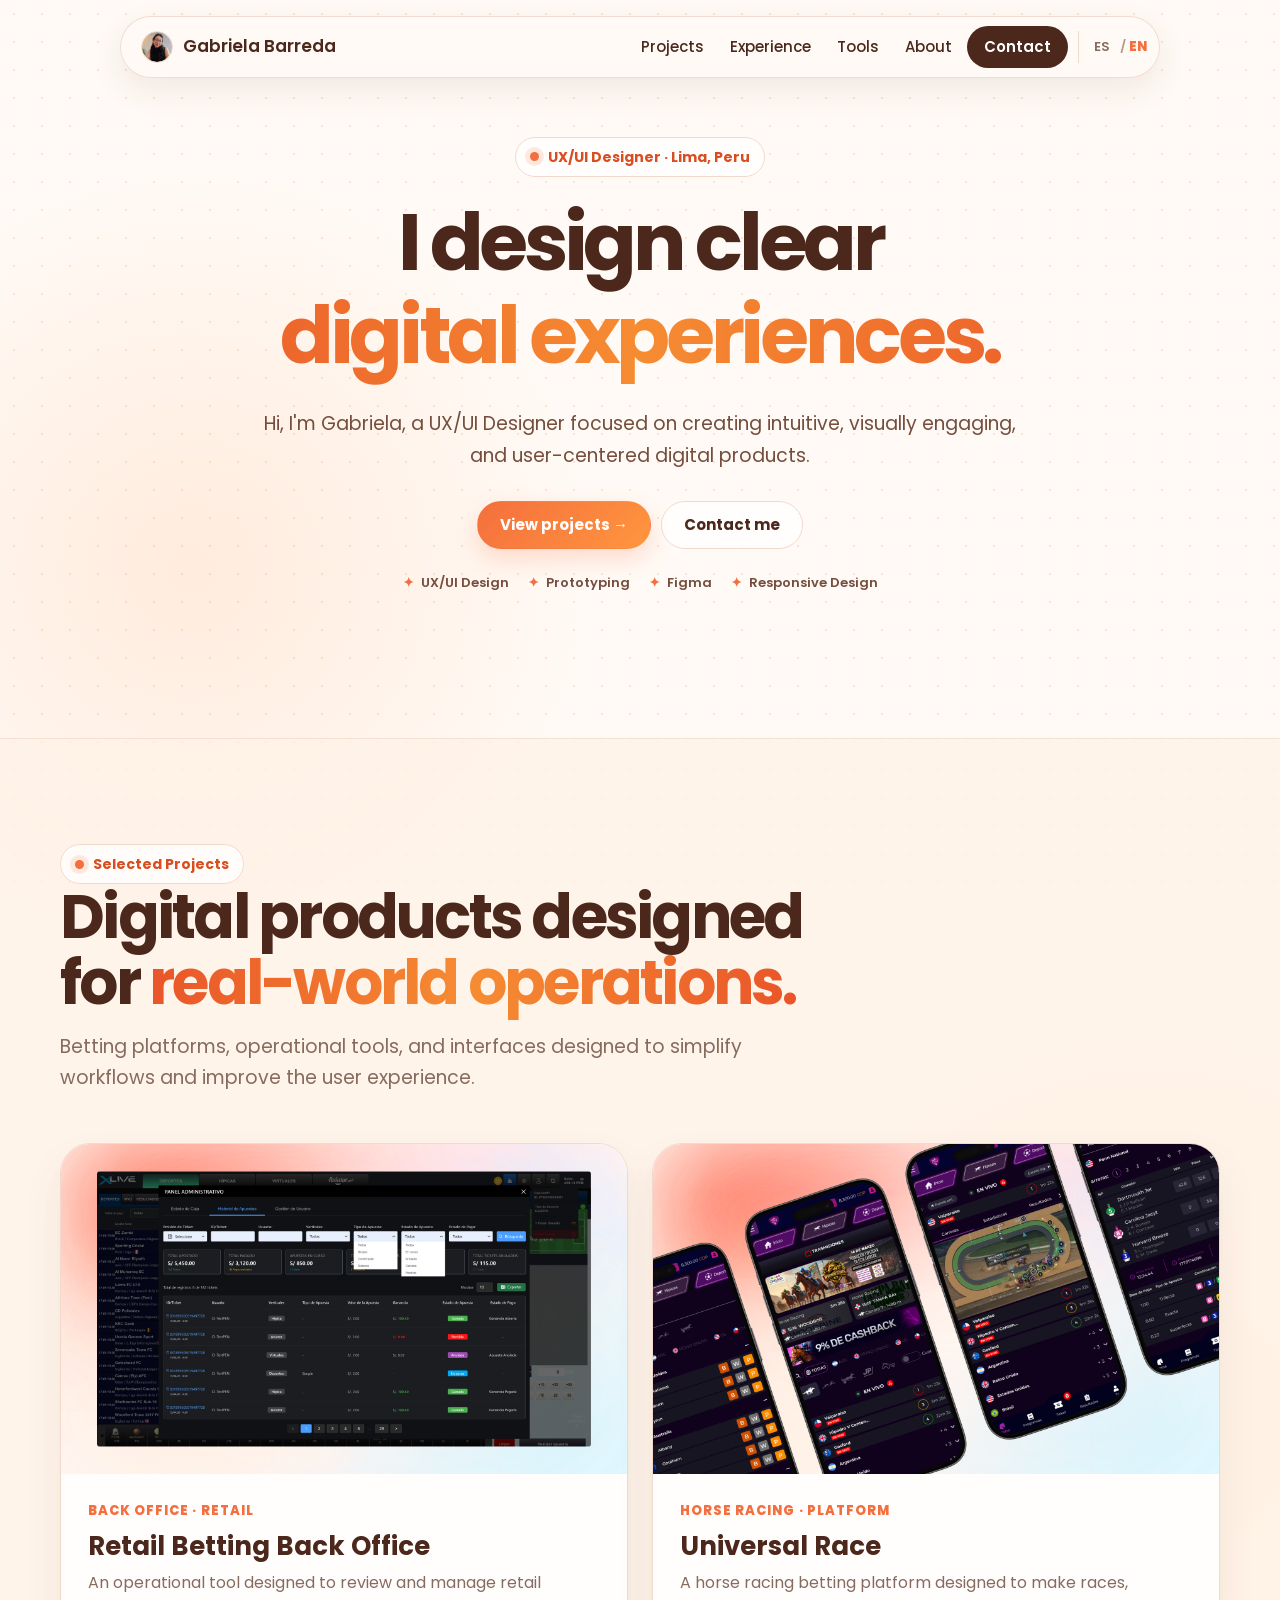
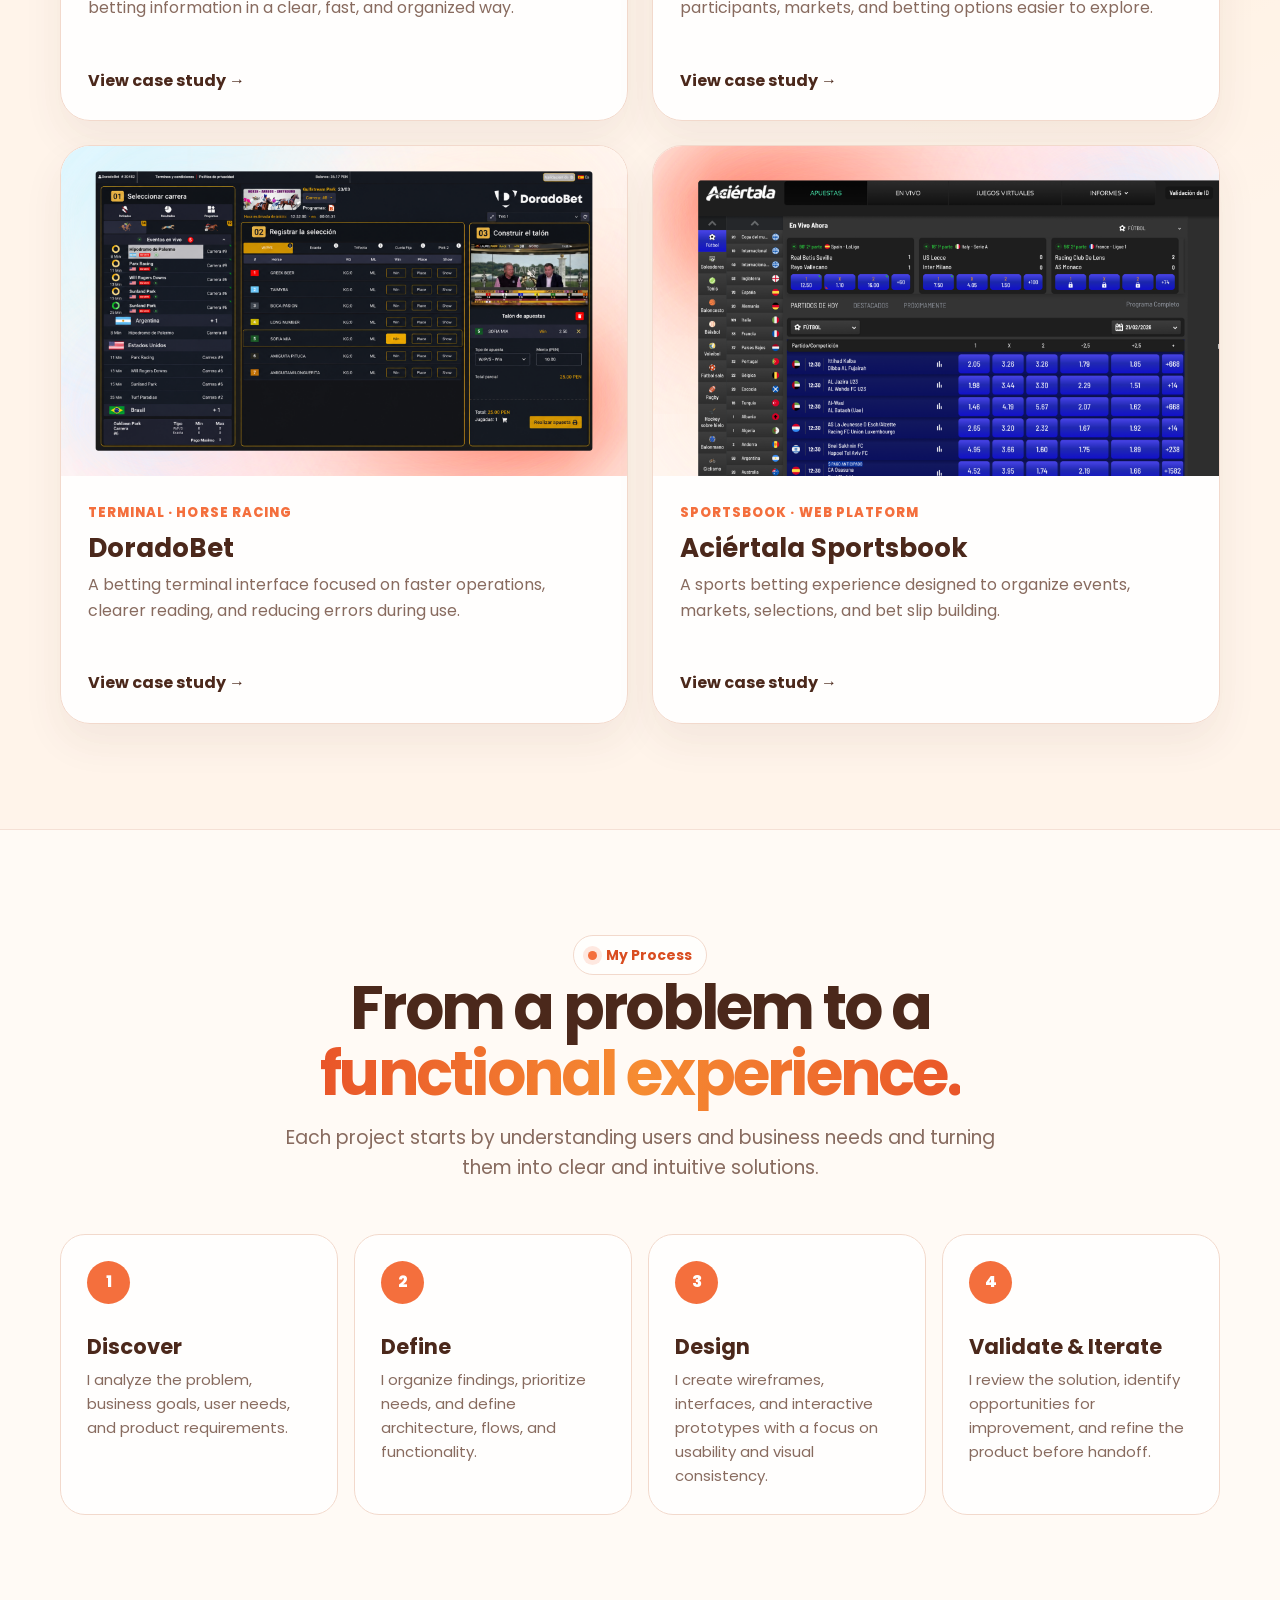
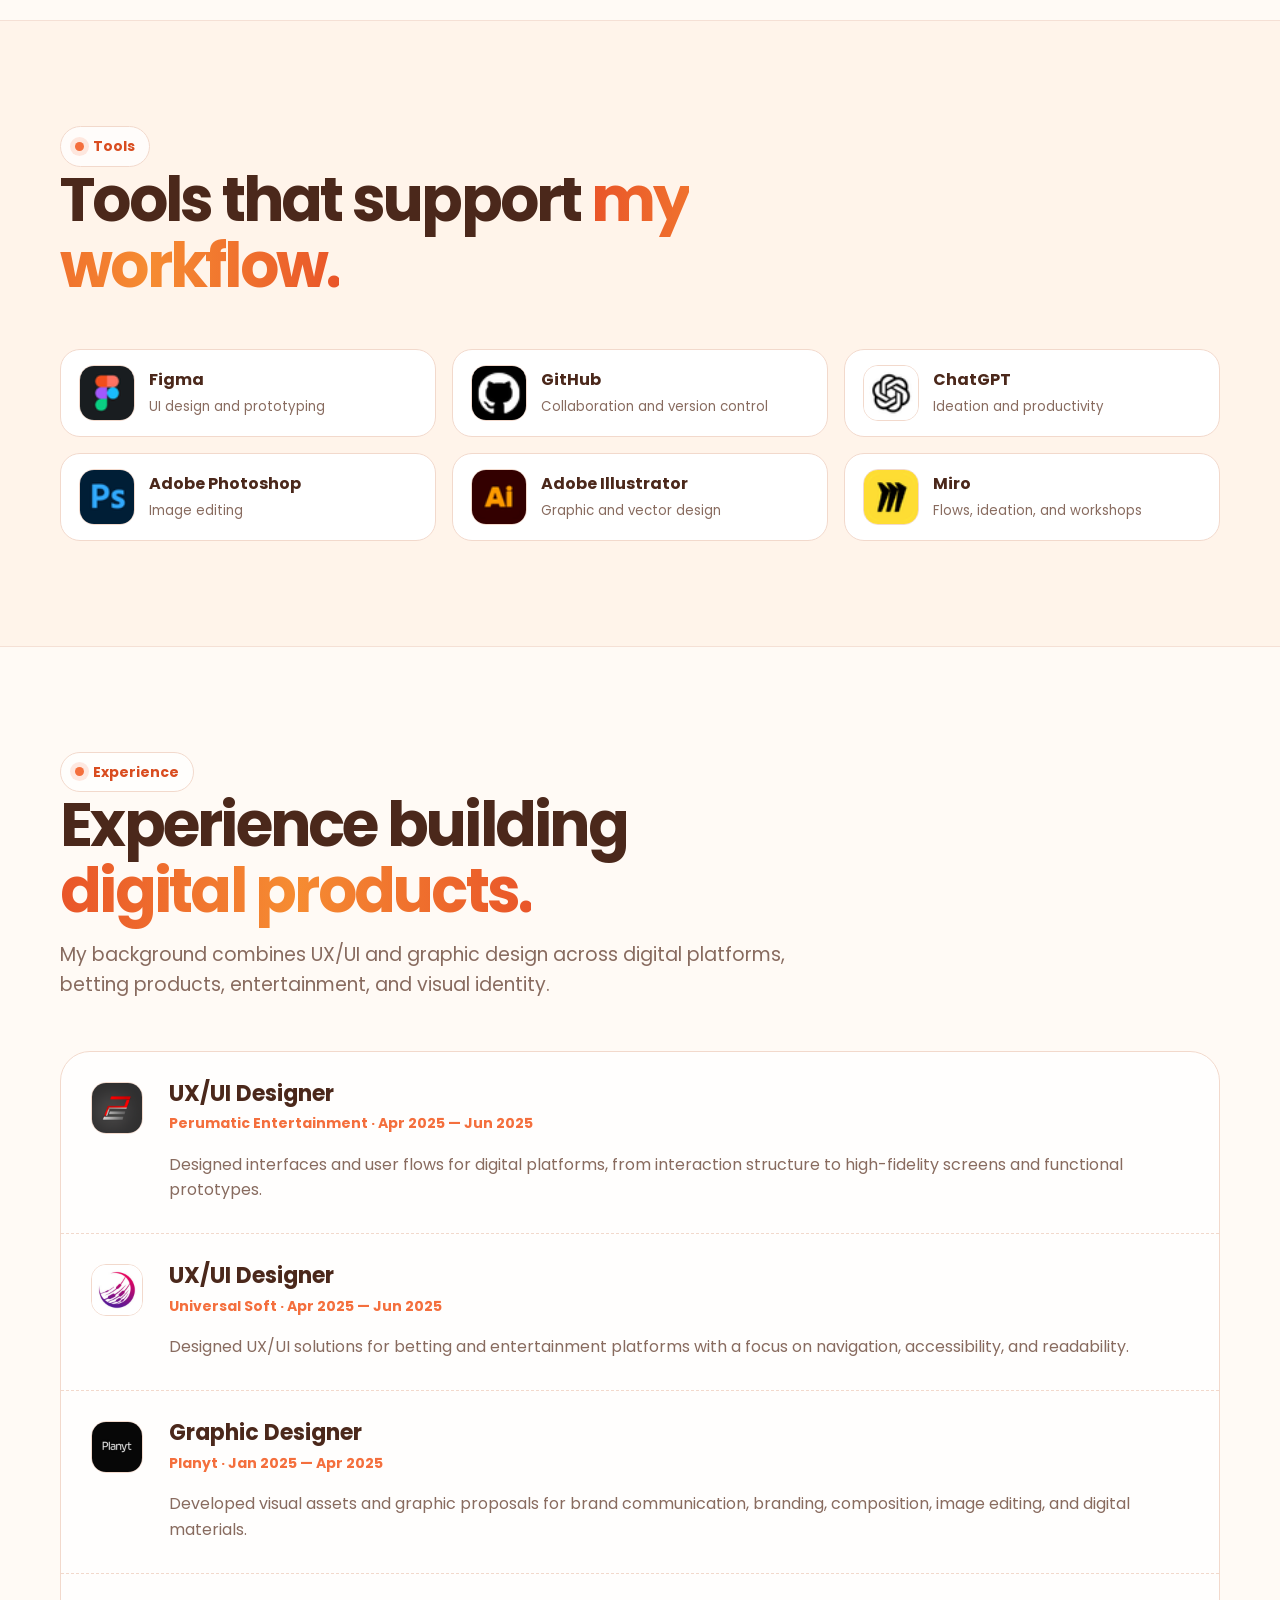
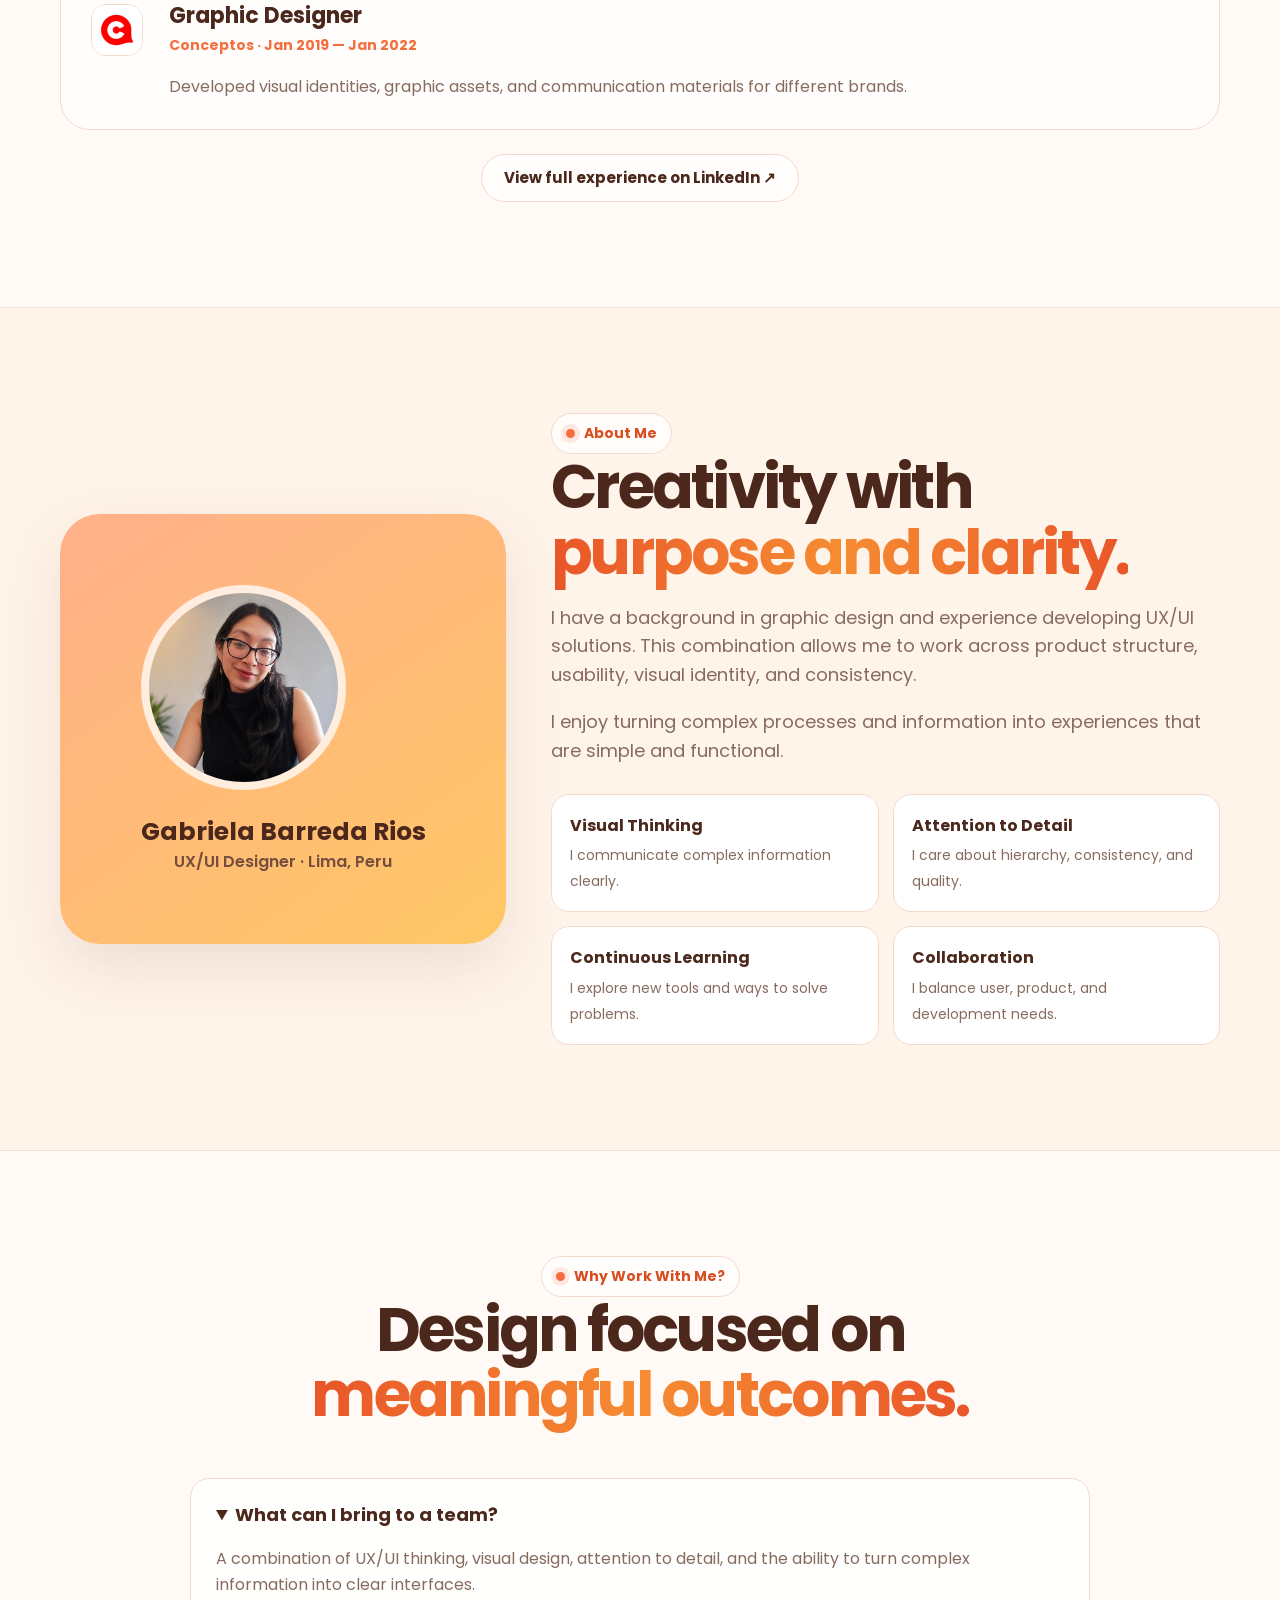
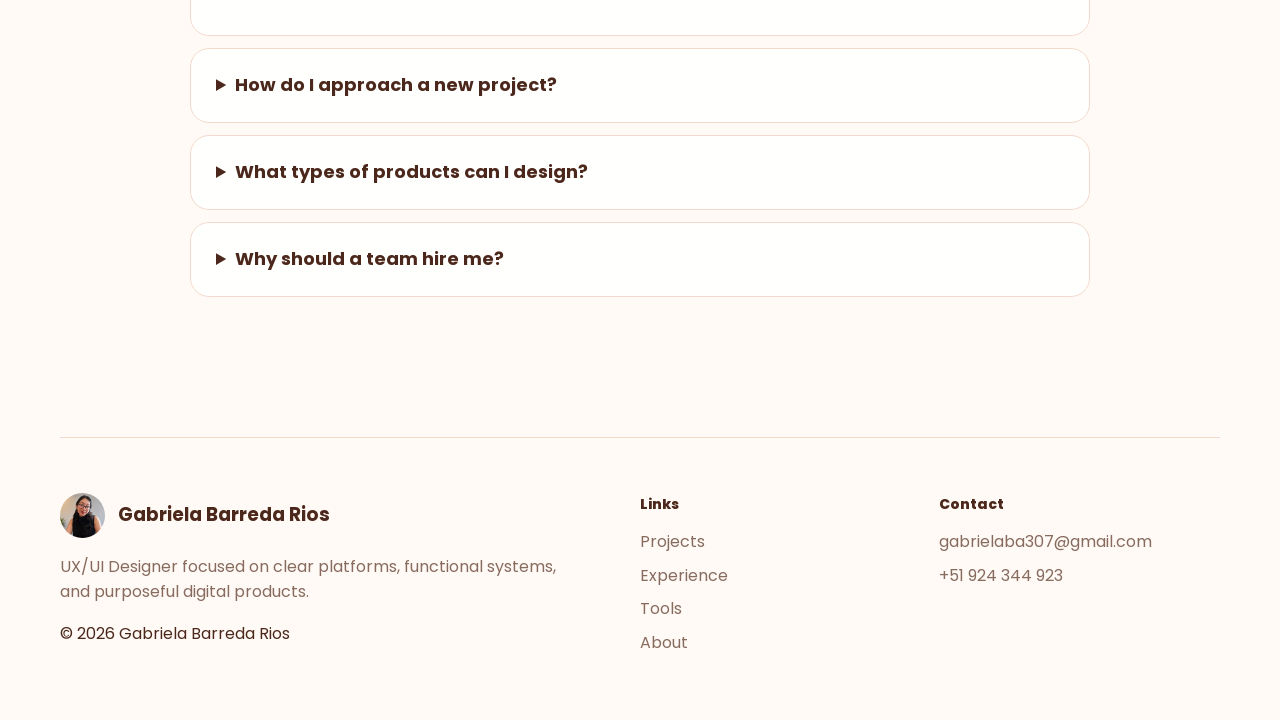
==== commit 8ea723a3: "Agregar versión en ingles" ====
--- a/en/index.html
+++ b/en/index.html
@@ -29,18 +29,13 @@
       --cream: #fffaf5;
       --cream-2: #fff2e7;
       --white: #ffffff;
-
       --orange: #f46f3d;
       --orange-2: #ff963f;
-
       --brown: #4b281b;
       --brown-2: #754e3e;
-
       --muted: #886b5f;
       --border: #f2d9cc;
-
       --shadow: 0 24px 60px rgba(112, 55, 30, 0.12);
-
       --radius: 30px;
     }
 
@@ -174,19 +169,18 @@
 
     .gradient-text {
       color: transparent;
-
-      background:
-        linear-gradient(
-          90deg,
-          #e95529,
-          #f68c32,
-          #e95529
-        );
-
+      background: linear-gradient(
+        90deg,
+        #e95529,
+        #f68c32,
+        #e95529
+      );
       background-clip: text;
       -webkit-background-clip: text;
       -webkit-text-fill-color: transparent;
     }
+
+    /* NAVBAR */
 
     .nav {
       position: sticky;
@@ -194,7 +188,6 @@
       z-index: 100;
 
       width: min(1040px, calc(100% - 28px));
-
       margin: 16px auto 0;
       padding: 9px 12px 9px 20px;
 
@@ -206,8 +199,11 @@
       background: rgba(255, 250, 245, 0.88);
       border: 1px solid rgba(242, 217, 204, 0.9);
       border-radius: 999px;
+
       box-shadow: 0 12px 32px rgba(95, 50, 30, 0.09);
+
       backdrop-filter: blur(18px);
+      -webkit-backdrop-filter: blur(18px);
     }
 
     .brand {
@@ -293,7 +289,6 @@
       padding: 6px 7px;
       border-radius: 999px;
       color: var(--muted);
-      transition: 0.2s ease;
     }
 
     .language-switcher a:hover {
@@ -301,9 +296,11 @@
       background: var(--cream-2);
     }
 
+    /* HERO */
+
     .hero {
       min-height: 660px;
-      padding: 75px 20px 75px;
+      padding: 75px 20px;
       display: grid;
       place-items: center;
       text-align: center;
@@ -313,11 +310,6 @@
       width: 100%;
       max-width: 1050px;
       transform: translateY(-43px);
-    }
-
-    .hero .eyebrow {
-      padding: 7px 13px;
-      font-size: 13px;
     }
 
     .hero h1 {
@@ -328,13 +320,11 @@
       font-weight: 700;
       line-height: 1.12;
       letter-spacing: -0.055em;
-      overflow: visible;
     }
 
     .hero-title-line {
       display: block;
       white-space: nowrap;
-      overflow: visible;
     }
 
     .hero-title-line.gradient-text {
@@ -364,12 +354,11 @@
       padding: 0 22px;
       align-items: center;
       justify-content: center;
-      gap: 8px;
       border: 1px solid transparent;
       border-radius: 999px;
       font-size: 15px;
       font-weight: 700;
-      transition: transform 0.2s ease, box-shadow 0.2s ease;
+      transition: transform 0.2s ease;
     }
 
     .btn:hover {
@@ -378,7 +367,11 @@
 
     .btn-primary {
       color: white;
-      background: linear-gradient(135deg, var(--orange), var(--orange-2));
+      background: linear-gradient(
+        135deg,
+        var(--orange),
+        var(--orange-2)
+      );
       box-shadow: 0 10px 23px rgba(244, 111, 61, 0.22);
     }
 
@@ -404,6 +397,8 @@
       color: var(--orange);
     }
 
+    /* PROJECTS */
+
     .projects-grid {
       display: grid;
       grid-template-columns: repeat(2, 1fr);
@@ -411,7 +406,6 @@
     }
 
     .project-card {
-      position: relative;
       overflow: hidden;
       background: rgba(255, 255, 255, 0.9);
       border: 1px solid var(--border);
@@ -426,11 +420,6 @@
       box-shadow: var(--shadow);
     }
 
-    .project-card:focus-visible {
-      outline: 3px solid rgba(244, 111, 61, 0.4);
-      outline-offset: 4px;
-    }
-
     .project-visual {
       height: 330px;
       overflow: hidden;
@@ -441,7 +430,6 @@
       width: 100%;
       height: 100%;
       object-fit: cover;
-      object-position: center;
       transition: transform 0.4s ease;
     }
 
@@ -474,16 +462,14 @@
     }
 
     .case-study-link {
-      display: inline-flex;
-      align-items: center;
-      gap: 8px;
-      color: var(--brown);
       font-weight: 700;
     }
 
     .project-card:hover .case-study-link {
       color: var(--orange);
     }
+
+    /* PROCESS */
 
     .process-grid {
       display: grid;
@@ -522,6 +508,8 @@
       font-size: 15px;
     }
 
+    /* TOOLS */
+
     .tools-grid {
       display: grid;
       grid-template-columns: repeat(3, 1fr);
@@ -533,7 +521,7 @@
       display: flex;
       align-items: center;
       gap: 14px;
-      background: #fff;
+      background: #ffffff;
       border: 1px solid var(--border);
       border-radius: 20px;
     }
@@ -555,13 +543,13 @@
 
     .tool strong {
       display: block;
-      margin-bottom: 2px;
     }
 
     .tool small {
-      display: block;
       color: var(--muted);
     }
+
+    /* EXPERIENCE */
 
     .experience-list {
       overflow: hidden;
@@ -586,7 +574,7 @@
       width: 52px;
       height: 52px;
       object-fit: cover;
-      background: #fff;
+      background: #ffffff;
       border: 1px solid var(--border);
       border-radius: 15px;
     }
@@ -611,6 +599,8 @@
       margin-top: 24px;
       text-align: center;
     }
+
+    /* ABOUT */
 
     .about-grid {
       display: grid;
@@ -630,12 +620,6 @@
       box-shadow: var(--shadow);
     }
 
-    .profile-card-content {
-      display: flex;
-      flex-direction: column;
-      align-items: center;
-    }
-
     .profile-photo-wrapper {
       width: 205px;
       height: 205px;
@@ -691,6 +675,8 @@
       font-size: 14px;
     }
 
+    /* FAQ */
+
     .faq-list {
       max-width: 900px;
       margin-inline: auto;
@@ -712,9 +698,10 @@
     }
 
     details p {
-      margin-bottom: 0;
       color: var(--muted);
     }
+
+    /* FOOTER */
 
     footer {
       padding: 35px 0 65px;
@@ -743,18 +730,20 @@
 
     .footer h3 {
       margin: 0;
-      font-size: 21px;
-    }
-
-    .footer-description {
-      max-width: 500px;
-      margin: 15px 0 4px;
+    }
+
+    .footer-description,
+    .footer-links {
       color: var(--muted);
     }
 
-    .copyright {
-      color: #9c8175;
-      font-size: 13px;
+    .footer-links {
+      display: grid;
+      gap: 8px;
+    }
+
+    .footer-links a:hover {
+      color: var(--orange);
     }
 
     .footer-title {
@@ -763,15 +752,7 @@
       font-weight: 800;
     }
 
-    .footer-links {
-      display: grid;
-      gap: 8px;
-      color: var(--muted);
-    }
-
-    .footer-links a:hover {
-      color: var(--orange);
-    }
+    /* TABLET */
 
     @media (max-width: 900px) {
 
@@ -797,10 +778,9 @@
         grid-template-columns: 1fr 1fr;
       }
 
-      .footer > div:first-child {
-        grid-column: 1 / -1;
-      }
-    }
+    }
+
+    /* MOBILE */
 
     @media (max-width: 620px) {
 
@@ -814,27 +794,81 @@
 
       .nav {
         top: 8px;
+        width: calc(100% - 18px);
         margin-top: 8px;
-        padding: 8px 10px 8px 12px;
+        padding: 7px 8px;
+        gap: 6px;
+        border-radius: 22px;
+      }
+
+      .brand {
+        min-width: 0;
+        gap: 7px;
+        flex: 1 1 auto;
+      }
+
+      .brand-photo {
+        width: 28px;
+        height: 28px;
+        flex: 0 0 28px;
       }
 
       .brand span:last-child {
-        font-size: 14px;
-      }
-
-      .brand-photo {
-        width: 30px;
-        height: 30px;
-        flex: 0 0 30px;
+        max-width: 75px;
+        overflow: hidden;
+        font-size: 0;
+        white-space: nowrap;
+      }
+
+      .brand span:last-child::after {
+        content: "Gabriela";
+        font-size: 12px;
+        font-weight: 600;
+      }
+
+      .nav-right {
+        flex: 0 0 auto;
+        gap: 5px;
+      }
+
+      .nav-links {
+        gap: 0;
+      }
+
+      .nav-links a:not(.nav-contact) {
+        display: none;
       }
 
       .nav-contact {
-        padding-inline: 14px !important;
+        min-height: 34px;
+        padding: 0 13px !important;
+        display: inline-flex;
+        align-items: center;
+        justify-content: center;
+        font-size: 12px !important;
+        line-height: 1;
+        border-radius: 999px;
       }
 
       .language-switcher {
-        padding-left: 5px;
-        font-size: 12px;
+        order: -1;
+        gap: 1px;
+        padding-left: 0;
+        padding-right: 2px;
+        border-left: 0;
+        font-size: 11px;
+      }
+
+      .language-switcher a {
+        padding: 4px 3px;
+      }
+
+      .language-switcher span {
+        padding: 4px 2px;
+      }
+
+      .language-switcher .active-language {
+        font-weight: 800;
       }
 
       .hero {
@@ -848,10 +882,26 @@
 
       .hero h1 {
         font-size: clamp(40px, 12vw, 64px);
+        line-height: 1.12;
       }
 
       .hero-title-line {
         white-space: normal;
+      }
+
+      .hero-title-line.gradient-text {
+        padding-bottom: 0.16em;
+        line-height: 1.14;
+      }
+
+      .hero-description {
+        max-width: 500px;
+        font-size: 16px;
+        line-height: 1.65;
+      }
+
+      .hero-actions .btn {
+        width: 100%;
       }
 
       .projects-grid,
@@ -880,13 +930,48 @@
         height: 170px;
       }
 
-      .footer > div:first-child {
-        grid-column: auto;
-      }
-
       .footer {
         gap: 35px;
       }
+
+    }
+
+    @media (max-width: 370px) {
+
+      .nav {
+        width: calc(100% - 12px);
+        padding: 6px 7px;
+        gap: 3px;
+      }
+
+      .brand {
+        gap: 5px;
+      }
+
+      .brand-photo {
+        width: 26px;
+        height: 26px;
+        flex: 0 0 26px;
+      }
+
+      .brand span:last-child::after {
+        font-size: 11px;
+      }
+
+      .nav-right {
+        gap: 2px;
+      }
+
+      .language-switcher {
+        font-size: 10px;
+      }
+
+      .nav-contact {
+        min-height: 32px;
+        padding: 0 10px !important;
+        font-size: 11px !important;
+      }
+
     }
 
   </style>
@@ -906,9 +991,7 @@
         >
       </span>
 
-      <span>
-        Gabriela Barreda
-      </span>
+      <span>Gabriela Barreda</span>
 
     </a>
 
@@ -922,20 +1005,14 @@
         <a href="#tools">Tools</a>
         <a href="#about">About</a>
 
-        <a
-          class="nav-contact"
-          href="#contact"
-        >
+        <a class="nav-contact" href="#contact">
           Contact
         </a>
 
       </div>
 
 
-      <div
-        class="language-switcher"
-        aria-label="Select language"
-      >
+      <div class="language-switcher" aria-label="Select language">
 
         <a
           href="../index.html"
@@ -968,6 +1045,7 @@
           UX/UI Designer · Lima, Peru
         </span>
 
+
         <h1>
 
           <span class="hero-title-line">
@@ -979,6 +1057,7 @@
           </span>
 
         </h1>
+
 
         <p class="hero-description">
           Hi, I'm Gabriela, a UX/UI Designer focused on creating
@@ -988,10 +1067,7 @@
 
         <div class="hero-actions">
 
-          <a
-            class="btn btn-primary"
-            href="#projects"
-          >
+          <a class="btn btn-primary" href="#projects">
             View projects →
           </a>
 
@@ -1008,12 +1084,10 @@
 
 
         <div class="hero-tags">
-
           <span>UX/UI Design</span>
           <span>Prototyping</span>
           <span>Figma</span>
           <span>Responsive Design</span>
-
         </div>
 
       </div>
@@ -1021,10 +1095,7 @@
     </header>
 
 
-    <section
-      class="section section-soft"
-      id="projects"
-    >
+    <section class="section section-soft" id="projects">
 
       <div class="container">
 
@@ -1035,13 +1106,10 @@
           </span>
 
           <h2>
-
             Digital products designed for
-
             <span class="gradient-text">
               real-world operations.
             </span>
-
           </h2>
 
           <p>
@@ -1058,8 +1126,8 @@
             class="project-card"
             tabindex="0"
             role="link"
-            onclick="openProject(event, 'retail-case-study.html')"
-            onkeydown="openProjectKeyboard(event, 'retail-case-study.html')"
+            onclick="openProject(event, 'proyecto-retail.html')"
+            onkeydown="openProjectKeyboard(event, 'proyecto-retail.html')"
           >
 
             <div class="project-visual">
@@ -1082,7 +1150,8 @@
 
               <p>
                 An operational tool designed to review and manage
-                retail betting information in a clear, fast, and organized way.
+                retail betting information in a clear, fast,
+                and organized way.
               </p>
 
               <span class="case-study-link">
@@ -1098,8 +1167,8 @@
             class="project-card"
             tabindex="0"
             role="link"
-            onclick="openProject(event, 'universal-race-case-study.html')"
-            onkeydown="openProjectKeyboard(event, 'universal-race-case-study.html')"
+            onclick="openProject(event, 'proyecto-universal-race.html')"
+            onkeydown="openProjectKeyboard(event, 'proyecto-universal-race.html')"
           >
 
             <div class="project-visual">
@@ -1121,8 +1190,9 @@
               </h3>
 
               <p>
-                A horse racing betting platform designed to make races,
-                participants, markets, and betting options easier to explore.
+                A horse racing betting platform designed to make
+                races, participants, markets, and betting options
+                easier to explore.
               </p>
 
               <span class="case-study-link">
@@ -1138,8 +1208,8 @@
             class="project-card"
             tabindex="0"
             role="link"
-            onclick="openProject(event, 'doradobet-case-study.html')"
-            onkeydown="openProjectKeyboard(event, 'doradobet-case-study.html')"
+            onclick="openProject(event, 'proyecto-doradobet.html')"
+            onkeydown="openProjectKeyboard(event, 'proyecto-doradobet.html')"
           >
 
             <div class="project-visual">
@@ -1178,8 +1248,8 @@
             class="project-card"
             tabindex="0"
             role="link"
-            onclick="openProject(event, 'aciertala-case-study.html')"
-            onkeydown="openProjectKeyboard(event, 'aciertala-case-study.html')"
+            onclick="openProject(event, 'proyecto-aciertala.html')"
+            onkeydown="openProjectKeyboard(event, 'proyecto-aciertala.html')"
           >
 
             <div class="project-visual">
@@ -1231,18 +1301,15 @@
           </span>
 
           <h2>
-
             From a problem to a
-
             <span class="gradient-text">
               functional experience.
             </span>
-
           </h2>
 
           <p>
             Each project starts by understanding users and business needs
-            and turning them into clear, intuitive, and measurable solutions.
+            and turning them into clear and intuitive solutions.
           </p>
 
         </div>
@@ -1251,74 +1318,40 @@
         <div class="process-grid">
 
           <article class="process-card">
-
-            <span class="process-number">
-              1
-            </span>
-
-            <h3>
-              Discover
-            </h3>
-
+            <span class="process-number">1</span>
+            <h3>Discover</h3>
             <p>
-              I analyze the problem, business goals, user needs,
-              and the product environment.
+              I analyze the problem, business goals,
+              user needs, and product requirements.
             </p>
-
           </article>
 
-
           <article class="process-card">
-
-            <span class="process-number">
-              2
-            </span>
-
-            <h3>
-              Define
-            </h3>
-
+            <span class="process-number">2</span>
+            <h3>Define</h3>
             <p>
-              I organize findings, prioritize needs, and define
-              architecture, flows, and functionality.
+              I organize findings, prioritize needs,
+              and define architecture, flows, and functionality.
             </p>
-
           </article>
 
-
           <article class="process-card">
-
-            <span class="process-number">
-              3
-            </span>
-
-            <h3>
-              Design
-            </h3>
-
+            <span class="process-number">3</span>
+            <h3>Design</h3>
             <p>
-              I create wireframes, interfaces, and interactive prototypes
-              with a focus on usability and visual consistency.
+              I create wireframes, interfaces,
+              and interactive prototypes with a focus
+              on usability and visual consistency.
             </p>
-
           </article>
 
-
           <article class="process-card">
-
-            <span class="process-number">
-              4
-            </span>
-
-            <h3>
-              Validate & Iterate
-            </h3>
-
+            <span class="process-number">4</span>
+            <h3>Validate & Iterate</h3>
             <p>
-              I review the solution, identify opportunities for improvement,
-              and refine the product before handoff.
+              I review the solution, identify opportunities
+              for improvement, and refine the product before handoff.
             </p>
-
           </article>
 
         </div>
@@ -1328,10 +1361,7 @@
     </section>
 
 
-    <section
-      class="section section-soft"
-      id="tools"
-    >
+    <section class="section section-soft" id="tools">
 
       <div class="container">
 
@@ -1342,13 +1372,10 @@
           </span>
 
           <h2>
-
             Tools that support
-
             <span class="gradient-text">
               my workflow.
             </span>
-
           </h2>
 
         </div>
@@ -1366,7 +1393,6 @@
             </div>
           </article>
 
-
           <article class="tool">
             <div class="tool-logo-box">
               <img class="tool-logo" src="../images/logo-github.png" alt="GitHub">
@@ -1377,7 +1403,6 @@
             </div>
           </article>
 
-
           <article class="tool">
             <div class="tool-logo-box">
               <img class="tool-logo" src="../images/logo-chatgpt.png" alt="ChatGPT">
@@ -1388,7 +1413,6 @@
             </div>
           </article>
 
-
           <article class="tool">
             <div class="tool-logo-box">
               <img class="tool-logo" src="../images/logo-photoshop.png" alt="Adobe Photoshop">
@@ -1399,7 +1423,6 @@
             </div>
           </article>
 
-
           <article class="tool">
             <div class="tool-logo-box">
               <img class="tool-logo" src="../images/logo-illustrator.png" alt="Adobe Illustrator">
@@ -1410,7 +1433,6 @@
             </div>
           </article>
 
-
           <article class="tool">
             <div class="tool-logo-box">
               <img class="tool-logo" src="../images/logo-miro.png" alt="Miro">
@@ -1428,10 +1450,7 @@
     </section>
 
 
-    <section
-      class="section"
-      id="experience"
-    >
+    <section class="section" id="experience">
 
       <div class="container">
 
@@ -1442,13 +1461,10 @@
           </span>
 
           <h2>
-
             Experience building
-
             <span class="gradient-text">
               digital products.
             </span>
-
           </h2>
 
           <p>
@@ -1471,22 +1487,15 @@
             >
 
             <div>
-
-              <h3>
-                UX/UI Designer
-              </h3>
-
+              <h3>UX/UI Designer</h3>
               <span class="experience-meta">
                 Perumatic Entertainment · Apr 2025 — Jun 2025
               </span>
-
               <p>
                 Designed interfaces and user flows for digital platforms,
-                focusing on usability, user experience, and business goals.
-                Developed solutions from flow definition to high-fidelity
-                interfaces and functional prototypes.
+                from interaction structure to high-fidelity screens
+                and functional prototypes.
               </p>
-
             </div>
 
           </article>
@@ -1501,21 +1510,15 @@
             >
 
             <div>
-
-              <h3>
-                UX/UI Designer
-              </h3>
-
+              <h3>UX/UI Designer</h3>
               <span class="experience-meta">
                 Universal Soft · Apr 2025 — Jun 2025
               </span>
-
               <p>
                 Designed UX/UI solutions for betting and entertainment
-                platforms, improving navigation, accessibility, and readability
-                in products with large amounts of information.
+                platforms with a focus on navigation, accessibility,
+                and readability.
               </p>
-
             </div>
 
           </article>
@@ -1530,21 +1533,15 @@
             >
 
             <div>
-
-              <h3>
-                Graphic Designer
-              </h3>
-
+              <h3>Graphic Designer</h3>
               <span class="experience-meta">
                 Planyt · Jan 2025 — Apr 2025
               </span>
-
               <p>
-                Developed visual assets and graphic proposals for brand
-                communication, including branding, composition,
+                Developed visual assets and graphic proposals
+                for brand communication, branding, composition,
                 image editing, and digital materials.
               </p>
-
             </div>
 
           </article>
@@ -1559,22 +1556,14 @@
             >
 
             <div>
-
-              <h3>
-                Graphic Designer
-              </h3>
-
+              <h3>Graphic Designer</h3>
               <span class="experience-meta">
                 Conceptos · Jan 2019 — Jan 2022
               </span>
-
               <p>
                 Developed visual identities, graphic assets,
-                and communication materials for different brands,
-                strengthening my background in branding,
-                composition, and visual design.
+                and communication materials for different brands.
               </p>
-
             </div>
 
           </article>
@@ -1600,25 +1589,20 @@
     </section>
 
 
-    <section
-      class="section section-soft"
-      id="about"
-    >
+    <section class="section section-soft" id="about">
 
       <div class="container about-grid">
 
         <div class="profile-card">
 
-          <div class="profile-card-content">
+          <div>
 
             <div class="profile-photo-wrapper">
-
               <img
                 class="profile-photo"
                 src="../images/foto-gabriela.png"
                 alt="Gabriela Barreda Rios"
               >
-
             </div>
 
             <h3>
@@ -1641,24 +1625,22 @@
           </span>
 
           <h2>
-
             Creativity with
-
             <span class="gradient-text">
               purpose and clarity.
             </span>
-
           </h2>
 
           <p>
-            I have a background in graphic design and experience developing
-            UX/UI solutions. This combination allows me to work across
-            product structure, usability, visual identity, and consistency.
+            I have a background in graphic design and experience
+            developing UX/UI solutions. This combination allows me
+            to work across product structure, usability,
+            visual identity, and consistency.
           </p>
 
           <p>
-            I enjoy turning complex processes and information into
-            experiences that are simple, engaging, and functional.
+            I enjoy turning complex processes and information
+            into experiences that are simple and functional.
           </p>
 
 
@@ -1666,30 +1648,22 @@
 
             <div class="strength">
               <strong>Visual Thinking</strong>
-              <span>
-                I communicate complex information in a clear way.
-              </span>
+              <span>I communicate complex information clearly.</span>
             </div>
 
             <div class="strength">
               <strong>Attention to Detail</strong>
-              <span>
-                I care about hierarchy, consistency, and screen quality.
-              </span>
+              <span>I care about hierarchy, consistency, and quality.</span>
             </div>
 
             <div class="strength">
               <strong>Continuous Learning</strong>
-              <span>
-                I explore new tools and better ways to solve problems.
-              </span>
+              <span>I explore new tools and ways to solve problems.</span>
             </div>
 
             <div class="strength">
               <strong>Collaboration</strong>
-              <span>
-                I balance user, product, and development needs.
-              </span>
+              <span>I balance user, product, and development needs.</span>
             </div>
 
           </div>
@@ -1712,13 +1686,10 @@
           </span>
 
           <h2>
-
             Design focused on
-
             <span class="gradient-text">
               meaningful outcomes.
             </span>
-
           </h2>
 
         </div>
@@ -1727,62 +1698,39 @@
         <div class="faq-list">
 
           <details open>
-
-            <summary>
-              What can I bring to a team?
-            </summary>
-
+            <summary>What can I bring to a team?</summary>
             <p>
               A combination of UX/UI thinking, visual design,
               attention to detail, and the ability to turn
               complex information into clear interfaces.
             </p>
-
           </details>
 
-
           <details>
-
-            <summary>
-              How do I approach a new project?
-            </summary>
-
+            <summary>How do I approach a new project?</summary>
             <p>
               I first understand the problem and requirements.
-              Then I organize information, define flows,
+              Then I organize the information, define flows,
               design the interface, and refine the solution.
             </p>
-
           </details>
 
-
           <details>
-
-            <summary>
-              What types of products can I design?
-            </summary>
-
+            <summary>What types of products can I design?</summary>
             <p>
               Web platforms, internal tools, back offices,
               betting products, terminal interfaces,
               and responsive experiences.
             </p>
-
           </details>
 
-
           <details>
-
-            <summary>
-              Why should a team hire me?
-            </summary>
-
+            <summary>Why should a team hire me?</summary>
             <p>
               Because I combine visual judgment, functional thinking,
-              collaboration, and a strong willingness to keep improving
+              collaboration, and a strong willingness to improve
               solutions until they work well for users and the business.
             </p>
-
           </details>
 
         </div>
@@ -1801,17 +1749,14 @@
       <div>
 
         <div class="footer-profile">
-
           <img
             class="footer-avatar"
             src="../images/foto-gabriela.png"
             alt="Gabriela Barreda"
           >
-
           <h3>
             Gabriela Barreda Rios
           </h3>
-
         </div>
 
         <p class="footer-description">
@@ -1819,7 +1764,7 @@
           functional systems, and purposeful digital products.
         </p>
 
-        <span class="copyright">
+        <span>
           © 2026 Gabriela Barreda Rios
         </span>
 
@@ -1833,12 +1778,10 @@
         </div>
 
         <div class="footer-links">
-
           <a href="#projects">Projects</a>
           <a href="#experience">Experience</a>
           <a href="#tools">Tools</a>
           <a href="#about">About</a>
-
         </div>
 
       </div>
@@ -1890,7 +1833,6 @@
         "_blank",
         "noopener,noreferrer"
       );
-
     }
 
 
@@ -1908,9 +1850,7 @@
           "_blank",
           "noopener,noreferrer"
         );
-
-      }
-
+      }
     }
 
   </script>
